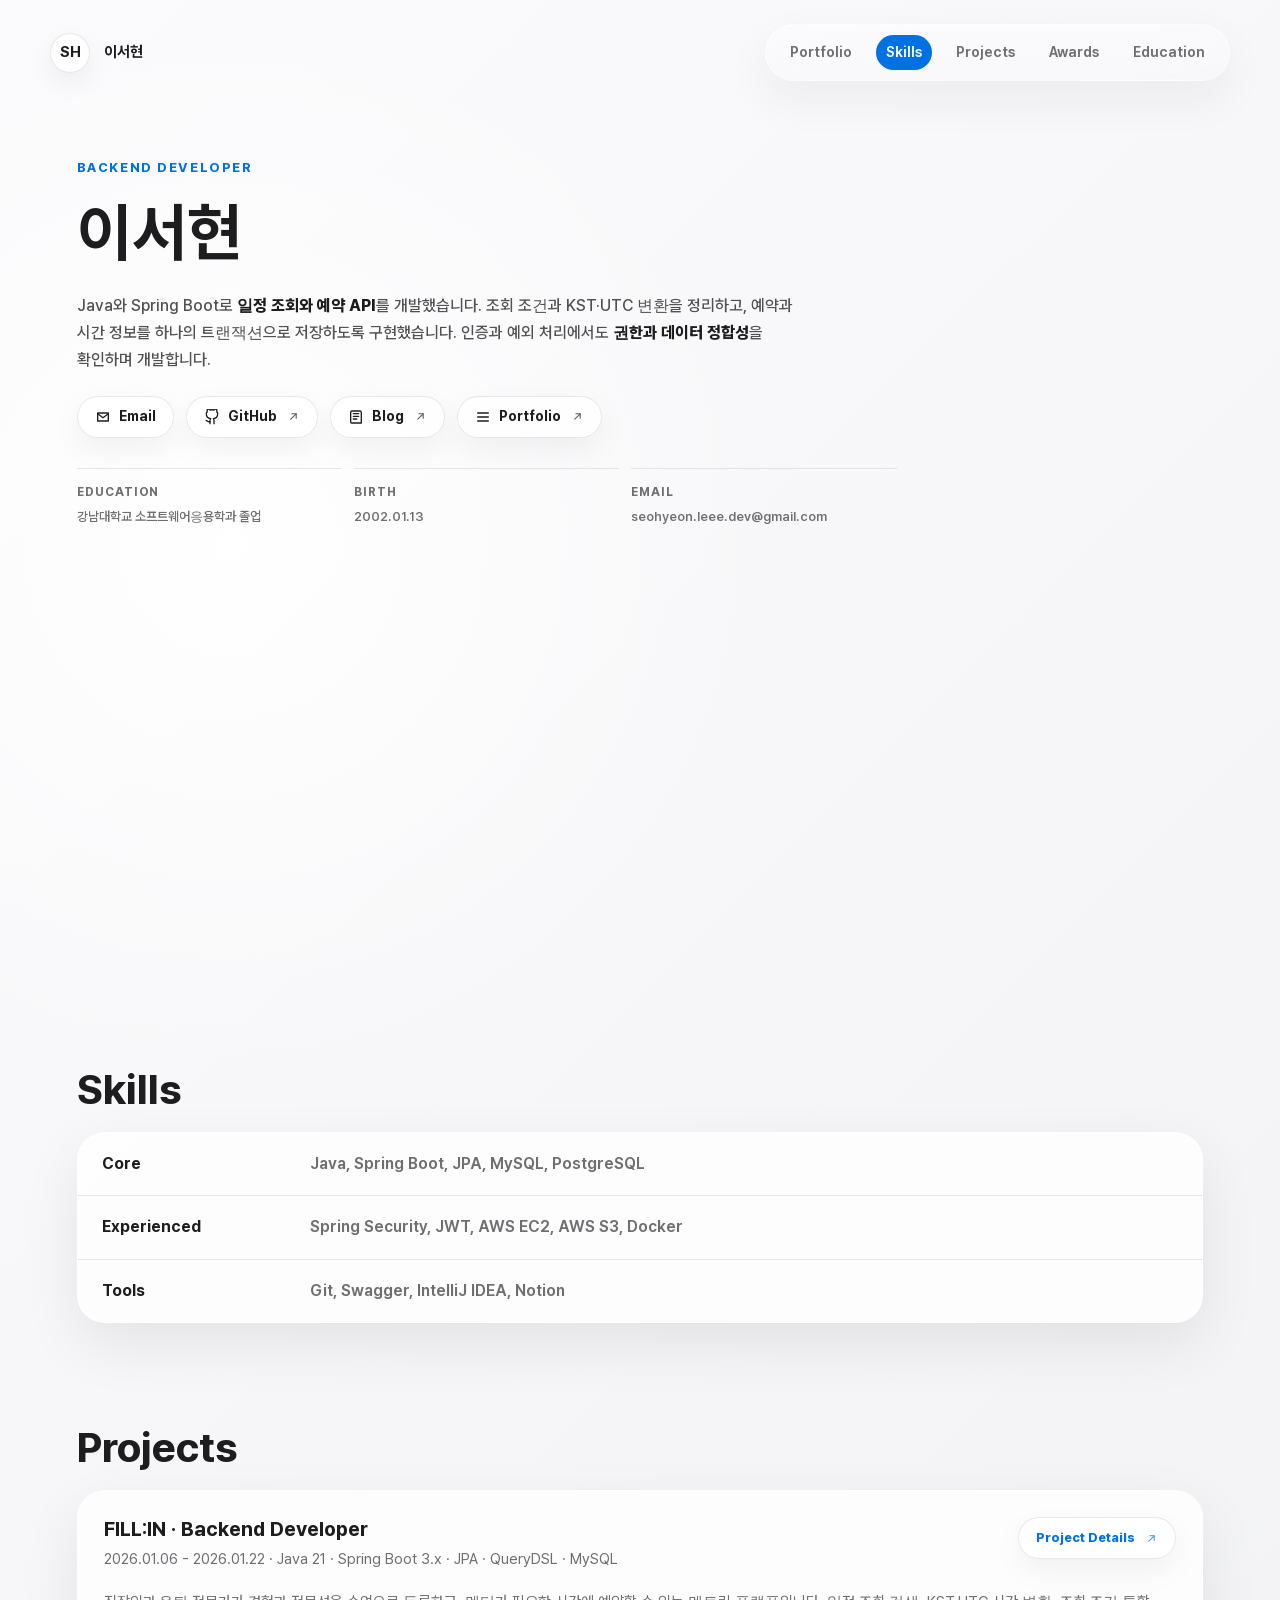
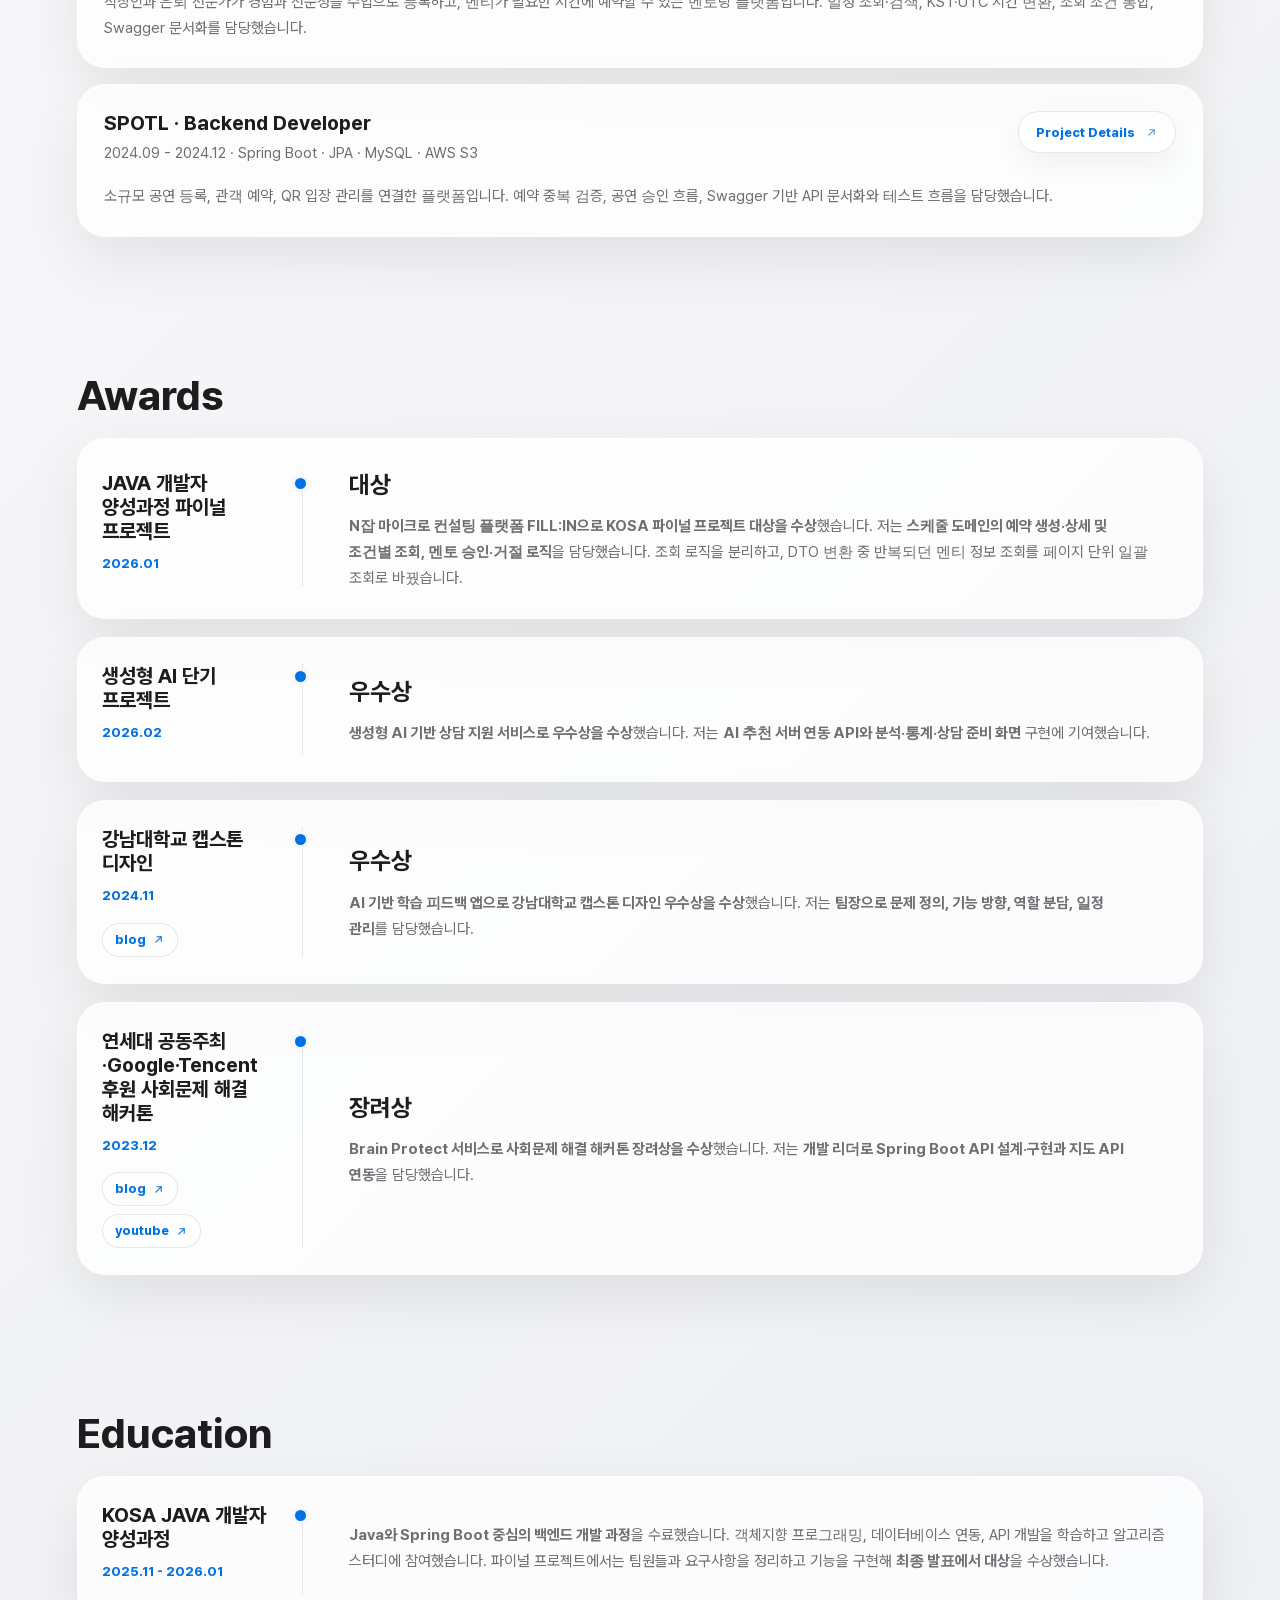
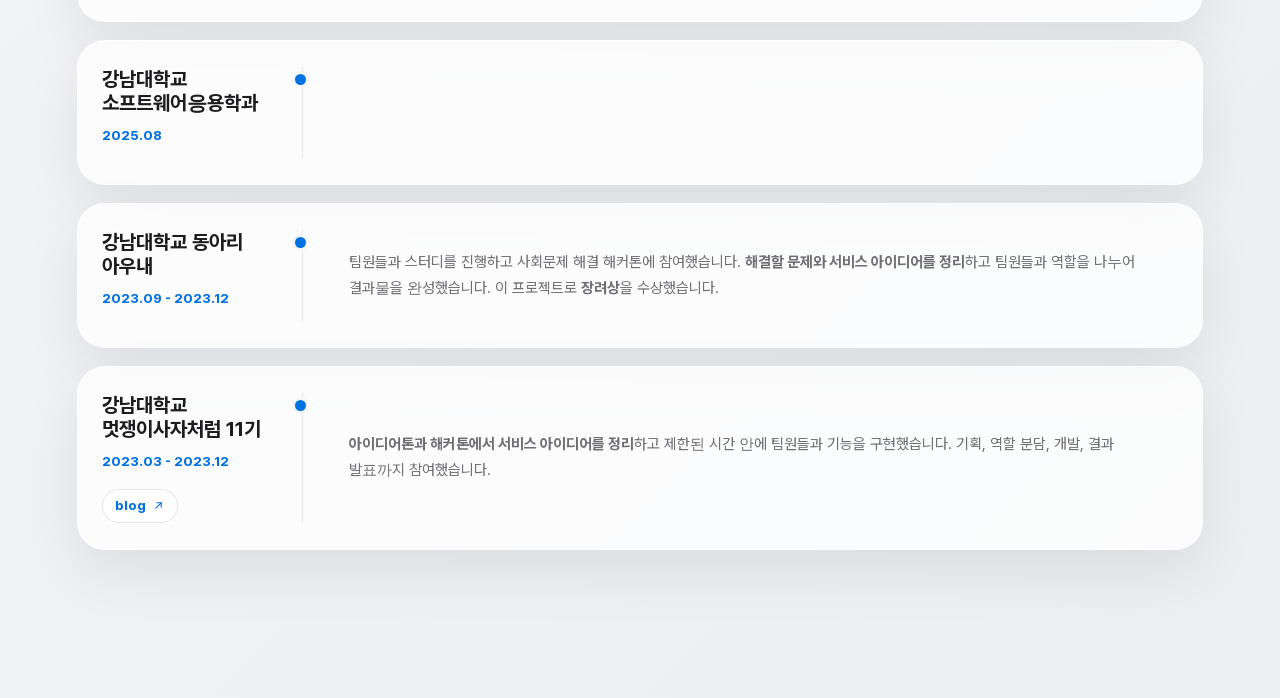
==== resume/index.html @ 0ceb0365 "Restore the original profile rail tagline" ====
<!doctype html>
<html lang="ko">
  <head>
    <meta charset="utf-8">
    <meta name="viewport" content="width=device-width, initial-scale=1">
    <meta name="description" content="백엔드 개발자 이서현의 이력서 페이지입니다.">
    <meta name="robots" content="max-image-preview:none">
    <title>Resume | 이서현</title>
    <link rel="stylesheet" href="/assets/css/portfolio.css?v=20260914-resume-2">
  </head>
  <body>
    <header class="site-header">
      <a class="brand" href="/" aria-label="이서현 포트폴리오 홈">
        <span class="brand-mark">SH</span>
        <span>이서현</span>
      </a>
      <nav class="nav" aria-label="주요 섹션">
        <a href="/">Portfolio</a>
        <a href="#skills">Skills</a>
        <a href="#projects">Projects</a>
        <a href="#awards">Awards</a>
        <a href="#education">Education</a>
      </nav>
    </header>

    <aside class="profile-rail" aria-label="스크롤 프로필 요약">
      <p class="rail-role">Backend Developer</p>
      <h2>이서현</h2>
      <p class="rail-copy">서비스의 목적을 이해하고, 견고한 서버 구조로 구현합니다.</p>
      <div class="rail-links">
        <a href="mailto:seohyeon.leee.dev@gmail.com" aria-label="이메일 보내기"><svg aria-hidden="true" viewBox="0 0 24 24"><path d="M4 6h16v12H4z"></path><path d="m4 7 8 6 8-6"></path></svg></a>
        <a href="https://github.com/mynameisseohyeon" target="_blank" rel="noreferrer" aria-label="GitHub 열기"><svg aria-hidden="true" viewBox="0 0 24 24"><path d="M15 22v-4a4.8 4.8 0 0 0-1-3.5c3.2-.4 6.5-1.6 6.5-7A5.4 5.4 0 0 0 19 3.8 5 5 0 0 0 18.9 0S17.6-.4 15 1.5a14 14 0 0 0-6 0C6.4-.4 5.1 0 5.1 0A5 5 0 0 0 5 3.8a5.4 5.4 0 0 0-1.5 3.7c0 5.4 3.3 6.6 6.5 7A4.8 4.8 0 0 0 9 18v4"></path><path d="M9 19c-4 .9-4-2-6-2"></path></svg></a>
        <a href="https://backenddevelopercorinne.tistory.com/" target="_blank" rel="noreferrer" aria-label="블로그 열기"><svg aria-hidden="true" viewBox="0 0 24 24"><path d="M4 19.5V5a2 2 0 0 1 2-2h11.5A2.5 2.5 0 0 1 20 5.5V21H6a2 2 0 0 1-2-1.5z"></path><path d="M8 7h8"></path><path d="M8 11h8"></path><path d="M8 15h5"></path></svg></a>
      </div>
    </aside>

    <main class="page-shell resume-page">
      <section class="resume-hero section">
        <div>
          <p class="eyebrow">Backend Developer</p>
          <h1>이서현</h1>
        </div>
        <p class="resume-summary">
          Java와 Spring Boot로 <strong>일정 조회와 예약 API</strong>를 개발했습니다.
          조회 조건과 KST·UTC 변환을 정리하고, 예약과 시간 정보를 하나의 트랜잭션으로 저장하도록 구현했습니다.
          인증과 예외 처리에서도 <strong>권한과 데이터 정합성</strong>을 확인하며 개발합니다.
        </p>
        <div class="hero-actions resume-actions" aria-label="이력서 링크">
          <a class="button" href="mailto:seohyeon.leee.dev@gmail.com">
            <span class="button-label">
              <svg aria-hidden="true" viewBox="0 0 24 24"><path d="M4 6h16v12H4z"></path><path d="m4 7 8 6 8-6"></path></svg>
              Email
            </span>
          </a>
          <a class="button" href="https://github.com/mynameisseohyeon" target="_blank" rel="noreferrer">
            <span class="button-label">
              <svg aria-hidden="true" viewBox="0 0 24 24"><path d="M15 22v-4a4.8 4.8 0 0 0-1-3.5c3.2-.4 6.5-1.6 6.5-7A5.4 5.4 0 0 0 19 3.8 5 5 0 0 0 18.9 0S17.6-.4 15 1.5a14 14 0 0 0-6 0C6.4-.4 5.1 0 5.1 0A5 5 0 0 0 5 3.8a5.4 5.4 0 0 0-1.5 3.7c0 5.4 3.3 6.6 6.5 7A4.8 4.8 0 0 0 9 18v4"></path><path d="M9 19c-4 .9-4-2-6-2"></path></svg>
              GitHub
            </span>
            <svg class="button-external-icon" aria-hidden="true" viewBox="0 0 24 24"><path d="M7 17 17 7"></path><path d="M9 7h8v8"></path></svg>
          </a>
          <a class="button" href="https://backenddevelopercorinne.tistory.com/" target="_blank" rel="noreferrer">
            <span class="button-label">
              <svg aria-hidden="true" viewBox="0 0 24 24"><path d="M4 19.5V5a2 2 0 0 1 2-2h11.5A2.5 2.5 0 0 1 20 5.5V21H6a2 2 0 0 1-2-1.5z"></path><path d="M8 7h8"></path><path d="M8 11h8"></path><path d="M8 15h5"></path></svg>
              Blog
            </span>
            <svg class="button-external-icon" aria-hidden="true" viewBox="0 0 24 24"><path d="M7 17 17 7"></path><path d="M9 7h8v8"></path></svg>
          </a>
          <a class="button" href="/">
            <span class="button-label">
              <svg aria-hidden="true" viewBox="0 0 24 24"><path d="M4 6h16"></path><path d="M4 12h16"></path><path d="M4 18h16"></path></svg>
              Portfolio
            </span>
            <svg class="button-external-icon" aria-hidden="true" viewBox="0 0 24 24"><path d="M7 17 17 7"></path><path d="M9 7h8v8"></path></svg>
          </a>
        </div>
        <dl class="hero-profile" aria-label="프로필 요약">
          <div>
            <dt>Education</dt>
            <dd>강남대학교 소프트웨어응용학과 졸업</dd>
          </div>
          <div>
            <dt>Birth</dt>
            <dd>2002.01.13</dd>
          </div>
          <div>
            <dt>Email</dt>
            <dd>seohyeon.leee.dev@gmail.com</dd>
          </div>
        </dl>
      </section>

      <section id="skills" class="section resume-section resume-dense-section">
        <div class="section-heading compact-heading">
          <h2>Skills</h2>
        </div>
        <div class="resume-skill-table glass">
          <p><strong>Core</strong><span>Java, Spring Boot, JPA, MySQL, PostgreSQL</span></p>
          <p><strong>Experienced</strong><span>Spring Security, JWT, AWS EC2, AWS S3, Docker</span></p>
          <p><strong>Tools</strong><span>Git, Swagger, IntelliJ IDEA, Notion</span></p>
        </div>
      </section>

      <section id="projects" class="section resume-section">
        <div class="section-heading compact-heading">
          <h2>Projects</h2>
        </div>
        <div class="resume-project-list">
          <!--
          <article class="resume-project-card glass">
            <div class="resume-project-head">
              <div>
                <h3>감자무봤나 · Backend Developer</h3>
                <p>2026.06 - 진행 중 · Spring Boot · PostgreSQL · Flyway · JWT</p>
              </div>
              <a class="button" href="/projects/gamja/">
                <span class="button-label">Project Details</span>
                <svg class="button-external-icon" aria-hidden="true" viewBox="0 0 24 24"><path d="M7 17 17 7"></path><path d="M9 7h8v8"></path></svg>
              </a>
            </div>
            <p>
              강원도 관광지를 미션과 보상으로 연결한 위치 기반 관광 서비스입니다.
              미션 인증·완료·보상 도메인과 외부 관광 데이터 수집을 담당했습니다.
            </p>
          </article>
          -->
          <article class="resume-project-card glass">
            <div class="resume-project-head">
              <div>
                <h3>FILL:IN · Backend Developer</h3>
                <p>2026.01.06 - 2026.01.22 · Java 21 · Spring Boot 3.x · JPA · QueryDSL · MySQL</p>
              </div>
              <a class="button" href="/projects/fillin/">
                <span class="button-label">Project Details</span>
                <svg class="button-external-icon" aria-hidden="true" viewBox="0 0 24 24"><path d="M7 17 17 7"></path><path d="M9 7h8v8"></path></svg>
              </a>
            </div>
            <p>
              직장인과 은퇴 전문가가 경험과 전문성을 수업으로 등록하고, 멘티가 필요한 시간에 예약할 수 있는 멘토링 플랫폼입니다. 일정 조회·검색, KST·UTC 시간 변환, 조회 조건 통합, Swagger 문서화를 담당했습니다.
            </p>
          </article>
          <article class="resume-project-card glass">
            <div class="resume-project-head">
              <div>
                <h3>SPOTL · Backend Developer</h3>
                <p>2024.09 - 2024.12 · Spring Boot · JPA · MySQL · AWS S3</p>
              </div>
              <a class="button" href="/projects/spotl/">
                <span class="button-label">Project Details</span>
                <svg class="button-external-icon" aria-hidden="true" viewBox="0 0 24 24"><path d="M7 17 17 7"></path><path d="M9 7h8v8"></path></svg>
              </a>
            </div>
            <p>
              소규모 공연 등록, 관객 예약, QR 입장 관리를 연결한 플랫폼입니다. 예약 중복 검증, 공연 승인 흐름, Swagger 기반 API 문서화와 테스트 흐름을 담당했습니다.
            </p>
          </article>
          <!--
          <article class="resume-project-card glass">
            <div class="resume-project-head">
              <div>
                <h3>Turtle Neck Buddy · Product Owner / Developer</h3>
                <p>2026.07 · React · TypeScript · Vite · Manifest V3</p>
              </div>
              <a class="button" href="/projects/turtle-neck-buddy/">
                <span class="button-label">Project Details</span>
                <svg class="button-external-icon" aria-hidden="true" viewBox="0 0 24 24"><path d="M7 17 17 7"></path><path d="M9 7h8v8"></path></svg>
              </a>
            </div>
            <p>
              장시간 브라우저 사용자에게 스트레칭 알림과 기록을 제공하는 Chrome Extension입니다.
              알림 예약, 설정 저장, 완료 기록 동기화와 사용 흐름 설계를 담당했습니다.
            </p>
          </article>
          -->
        </div>
      </section>

      <section id="awards" class="section resume-section">
        <div class="section-heading compact-heading">
          <h2>Awards</h2>
        </div>
        <div class="timeline-list">
          <article class="entry-card timeline-entry glass">
            <aside class="entry-meta">
              <h3>JAVA 개발자 양성과정 파이널 프로젝트</h3>
              <time>2026.01</time>
            </aside>
            <div class="entry-content timeline-body">
              <h4>대상</h4>
              <p>
                <strong>N잡 마이크로 컨설팅 플랫폼 FILL:IN으로 KOSA 파이널 프로젝트 대상을 수상</strong>했습니다. 저는 <strong>스케줄 도메인의 예약 생성·상세 및 조건별 조회, 멘토 승인·거절 로직</strong>을 담당했습니다.
                조회 로직을 분리하고, DTO 변환 중 반복되던 멘티 정보 조회를 페이지 단위 일괄 조회로 바꿨습니다.
              </p>
            </div>
          </article>
          <article class="entry-card timeline-entry glass">
            <aside class="entry-meta">
              <h3>생성형 AI 단기 프로젝트</h3>
              <time>2026.02</time>
            </aside>
            <div class="entry-content timeline-body">
              <h4>우수상</h4>
              <p>
                <strong>생성형 AI 기반 상담 지원 서비스로 우수상을 수상</strong>했습니다. 저는 <strong>AI 추천 서버 연동 API와 분석·통계·상담 준비 화면</strong> 구현에 기여했습니다.
              </p>
            </div>
          </article>
          <article class="entry-card timeline-entry glass">
            <aside class="entry-meta">
              <h3>강남대학교 캡스톤 디자인</h3>
              <time>2024.11</time>
              <div class="timeline-links">
                <a href="https://backenddevelopercorinne.tistory.com/32" target="_blank" rel="noreferrer">
                  blog
                  <svg class="external-icon" aria-hidden="true" viewBox="0 0 24 24"><path d="M7 17 17 7"></path><path d="M9 7h8v8"></path></svg>
                </a>
              </div>
            </aside>
            <div class="entry-content timeline-body">
              <h4>우수상</h4>
              <p>
                <strong>AI 기반 학습 피드백 앱으로 강남대학교 캡스톤 디자인 우수상을 수상</strong>했습니다. 저는 <strong>팀장으로 문제 정의, 기능 방향, 역할 분담, 일정 관리</strong>를 담당했습니다.
              </p>
            </div>
          </article>
          <article class="entry-card timeline-entry glass">
            <aside class="entry-meta">
              <h3>연세대 공동주최·Google·Tencent 후원 사회문제 해결 해커톤</h3>
              <time>2023.12</time>
              <div class="timeline-links">
                <a href="https://backenddevelopercorinne.tistory.com/29" target="_blank" rel="noreferrer">
                  blog
                  <svg class="external-icon" aria-hidden="true" viewBox="0 0 24 24"><path d="M7 17 17 7"></path><path d="M9 7h8v8"></path></svg>
                </a>
                <a href="https://youtu.be/n-eyOwUAxKY?si=pcoZ5gc-jWkSSS6M" target="_blank" rel="noreferrer">
                  youtube
                  <svg class="external-icon" aria-hidden="true" viewBox="0 0 24 24"><path d="M7 17 17 7"></path><path d="M9 7h8v8"></path></svg>
                </a>
              </div>
            </aside>
            <div class="entry-content timeline-body">
              <h4>장려상</h4>
              <p>
                <strong>Brain Protect 서비스로 사회문제 해결 해커톤 장려상을 수상</strong>했습니다. 저는 <strong>개발 리더로 Spring Boot API 설계·구현과 지도 API 연동</strong>을 담당했습니다.
              </p>
            </div>
          </article>
        </div>
      </section>

      <section id="education" class="section resume-section">
        <div class="section-heading compact-heading">
          <h2>Education</h2>
        </div>
        <div class="timeline-list">
          <article class="entry-card timeline-entry glass">
            <aside class="entry-meta">
              <h3>KOSA JAVA 개발자 양성과정</h3>
              <time>2025.11 - 2026.01</time>
            </aside>
            <div class="entry-content timeline-body">
              <p>
                <strong>Java와 Spring Boot 중심의 백엔드 개발 과정</strong>을 수료했습니다. 객체지향 프로그래밍, 데이터베이스 연동, API 개발을 학습하고 알고리즘 스터디에 참여했습니다. 파이널 프로젝트에서는 팀원들과 요구사항을 정리하고 기능을 구현해 <strong>최종 발표에서 대상</strong>을 수상했습니다.
              </p>
            </div>
          </article>
          <article class="entry-card timeline-entry glass">
            <aside class="entry-meta">
              <h3>강남대학교 소프트웨어응용학과</h3>
              <time>2025.08</time>
            </aside>
          </article>
          <article class="entry-card timeline-entry glass">
            <aside class="entry-meta">
              <h3>강남대학교 동아리 아우내</h3>
              <time>2023.09 - 2023.12</time>
            </aside>
            <div class="entry-content timeline-body">
              <p>
                팀원들과 스터디를 진행하고 사회문제 해결 해커톤에 참여했습니다. <strong>해결할 문제와 서비스 아이디어를 정리</strong>하고 팀원들과 역할을 나누어 결과물을 완성했습니다. 이 프로젝트로 <strong>장려상</strong>을 수상했습니다.
              </p>
            </div>
          </article>
          <article class="entry-card timeline-entry glass">
            <aside class="entry-meta">
              <h3>강남대학교 멋쟁이사자처럼 11기</h3>
              <time>2023.03 - 2023.12</time>
              <div class="timeline-links">
                <a href="https://backenddevelopercorinne.tistory.com/25" target="_blank" rel="noreferrer">
                  blog
                  <svg class="external-icon" aria-hidden="true" viewBox="0 0 24 24"><path d="M7 17 17 7"></path><path d="M9 7h8v8"></path></svg>
                </a>
              </div>
            </aside>
            <div class="entry-content timeline-body">
              <p>
                <strong>아이디어톤과 해커톤에서 서비스 아이디어를 정리</strong>하고 제한된 시간 안에 팀원들과 기능을 구현했습니다. 기획, 역할 분담, 개발, 결과 발표까지 참여했습니다.
              </p>
            </div>
          </article>
        </div>
      </section>
    </main>
    <script>
      const profileRail = document.querySelector(".profile-rail");
      const navLinks = [...document.querySelectorAll(".nav a[href^='#']")];
      const sections = navLinks.map((link) => document.querySelector(link.getAttribute("href"))).filter(Boolean);
      const activateSection = () => {
        const hasScrolled = window.scrollY > 180;
        profileRail?.classList.toggle("is-visible", hasScrolled);
        document.body.classList.toggle("is-scrolled", hasScrolled);
        const marker = window.scrollY + 150;
        const current = [...sections].reverse().find((section) => section.offsetTop <= marker) || sections[0];
        navLinks.forEach((link) => link.classList.toggle("is-active", link.getAttribute("href") === `#${current?.id}`));
      };
      activateSection();
      window.addEventListener("scroll", activateSection, { passive: true });
    </script>
  </body>
</html>
---- assets/css/portfolio.css ----
:root {
  --bg: #f5f5f7;
  --surface: rgba(255, 255, 255, 0.78);
  --surface-strong: rgba(255, 255, 255, 0.82);
  --text: #1d1d1f;
  --muted: #6e6e73;
  --line: rgba(29, 29, 31, 0.1);
  --shadow: 0 28px 80px rgba(0, 0, 0, 0.1);
  --accent: #0071E3;
  --accent-dark: #0071E3;
  --radius: 28px;
  --max: 1180px;
  --page-gutter: clamp(260px, 18vw, 340px);
}

@font-face {
  font-family: "Pretendard";
  font-style: normal;
  font-weight: 45 920;
  font-display: swap;
  src: url("/assets/fonts/PretendardPortfolio.woff2") format("woff2");
}

* {
  box-sizing: border-box;
}

html {
  scroll-behavior: smooth;
}

body {
  margin: 0;
  background:
    radial-gradient(circle at 18% 14%, rgba(255, 255, 255, 0.95), transparent 34rem),
    linear-gradient(135deg, #fbfbfd 0%, #f5f5f7 42%, #eceef2 100%);
  color: var(--text);
  font-family: Pretendard, -apple-system, BlinkMacSystemFont, "SF Pro Display", "Segoe UI", sans-serif;
  line-height: 1.65;
  word-break: keep-all;
  overflow-x: hidden;
}

a {
  color: inherit;
  text-decoration: none;
}

.site-header {
  position: sticky;
  top: 14px;
  z-index: 10;
  display: flex;
  align-items: center;
  justify-content: space-between;
  width: min(var(--max), calc(100% - 40px));
  margin: 0 auto;
  padding: 10px 0;
}

.brand,
.nav {
  display: flex;
  align-items: center;
  gap: 14px;
}

.brand {
  font-size: 15px;
  font-weight: 700;
  letter-spacing: 0;
  transition: opacity 160ms ease, transform 160ms ease;
}

.is-scrolled .brand {
  opacity: 0;
  pointer-events: none;
  transform: translateY(-4px);
}

.brand-mark {
  display: grid;
  place-items: center;
  width: 40px;
  height: 40px;
  border: 1px solid var(--line);
  border-radius: 50%;
  background: rgba(255, 255, 255, 0.72);
  box-shadow: 0 10px 24px rgba(0, 0, 0, 0.06);
}

.nav {
  padding: 10px 14px;
  border: 1px solid rgba(255, 255, 255, 0.36);
  border-radius: 999px;
  background:
    linear-gradient(180deg, rgba(255, 255, 255, 0.32), rgba(255, 255, 255, 0.10)),
    rgba(255, 255, 255, 0.08);
  color: var(--muted);
  font-size: 14px;
  font-weight: 640;
  box-shadow:
    inset 0 1px 0 rgba(255, 255, 255, 0.52),
    inset 0 -1px 0 rgba(255, 255, 255, 0.10),
    0 18px 46px rgba(29, 29, 31, 0.06);
  -webkit-backdrop-filter: blur(34px) saturate(210%);
  backdrop-filter: blur(34px) saturate(210%);
}

.nav a {
  padding: 6px 10px;
  border-radius: 999px;
  transition: background 160ms ease, color 160ms ease;
}

.nav a:hover {
  background: rgba(255, 255, 255, 0.28);
  color: var(--accent);
}

.nav a.is-active {
  background: #0071E3;
  color: rgba(255, 255, 255, 0.96);
}

.profile-rail {
  position: fixed;
  top: 156px;
  left: max(28px, calc((var(--page-gutter) / 2) - 94px));
  z-index: 9;
  width: 188px;
  padding: 4px 0 4px 18px;
  border-left: 1px solid rgba(29, 29, 31, 0.14);
  background: transparent;
  opacity: 0;
  pointer-events: none;
  transform: translateX(-12px);
  transition: opacity 180ms ease, transform 180ms ease;
}

.profile-rail.is-visible {
  opacity: 1;
  pointer-events: auto;
  transform: translateX(0);
}

.rail-role {
  margin-bottom: 6px;
  color: var(--accent);
  font-size: 11px;
  font-weight: 760;
  letter-spacing: 0.08em;
  text-transform: uppercase;
}

.profile-rail h2 {
  margin-bottom: 6px;
  font-size: 24px;
}

.rail-copy {
  margin-bottom: 14px;
  color: var(--muted);
  font-size: 13px;
  line-height: 1.6;
}

.rail-links {
  display: flex;
  gap: 8px;
}

.rail-links a {
  display: grid;
  place-items: center;
  width: 34px;
  height: 34px;
  border: 1px solid rgba(0, 113, 227, 0.14);
  border-radius: 50%;
  background: rgba(255, 255, 255, 0.72);
  color: var(--accent);
  box-shadow: 0 8px 22px rgba(0, 0, 0, 0.06);
}

.rail-links svg {
  width: 17px;
  height: 17px;
  fill: none;
  stroke: currentColor;
  stroke-linecap: round;
  stroke-linejoin: round;
  stroke-width: 2;
}

.section {
  width: min(var(--max), calc(100% - (var(--page-gutter) * 2)));
  margin: 0 auto;
  padding: 64px 0;
}

.hero {
  display: grid;
  grid-template-columns: minmax(0, 1fr);
  align-content: center;
  gap: 22px;
  min-height: calc(100vh - 78px);
  padding-top: clamp(82px, 10vh, 116px);
  padding-bottom: clamp(76px, 9vh, 108px);
}

.hero-copy {
  max-width: 940px;
}

.eyebrow {
  margin: 0 0 18px;
  color: var(--accent);
  font-size: 13px;
  font-weight: 760;
  letter-spacing: 0.12em;
  text-transform: uppercase;
}

h1,
h2,
h3,
h4,
p {
  margin-top: 0;
}

h1 {
  max-width: 820px;
  min-height: clamp(148px, 16vw, 224px);
  margin-bottom: 20px;
  font-size: clamp(36px, 4.1vw, 58px);
  font-weight: 680;
  letter-spacing: 0;
  line-height: 1.1;
}

h1 span {
  display: block;
}

h1.is-typing::after {
  display: inline-block;
  width: 2px;
  height: 0.9em;
  margin-left: 6px;
  background: var(--accent);
  vertical-align: -0.12em;
  animation: cursorBlink 880ms step-end infinite;
  content: "";
}

@keyframes cursorBlink {
  50% {
    opacity: 0;
  }
}

.headline-light {
  color: #3b3b3d;
  font-weight: 520;
}

.headline-strong {
  color: var(--text);
  font-weight: 840;
}

h2 {
  margin-bottom: 16px;
  font-size: clamp(27px, 3.25vw, 42px);
  font-weight: 740;
  letter-spacing: 0;
  line-height: 1.08;
}

h3 {
  margin-bottom: 10px;
  font-size: 20px;
  font-weight: 720;
  letter-spacing: 0;
  line-height: 1.2;
}

.project-title-link {
  color: inherit;
  transition: color 160ms ease;
}

.project-title-link:hover {
  color: var(--accent);
}

h4 {
  margin-bottom: 10px;
  font-size: 15px;
  font-weight: 700;
}

.hero-description,
.section-heading p,
.rich-text,
.capability p,
.project-card p,
.skill-card span,
.timeline span {
  color: var(--muted);
  font-size: 18px;
}

.hero-description {
  max-width: 720px;
  margin-bottom: 20px;
  color: #515154;
  font-size: 16px;
  line-height: 1.68;
}

.hero-description strong {
  color: var(--text);
  font-weight: 800;
}

.hero-actions {
  display: flex;
  flex-wrap: wrap;
  gap: 12px;
}

.button {
  display: inline-flex;
  align-items: center;
  justify-content: space-between;
  gap: 8px;
  min-height: 42px;
  padding: 0 17px;
  border: 1px solid var(--line);
  border-radius: 999px;
  background: rgba(255, 255, 255, 0.68);
  color: var(--text);
  font-size: 14px;
  font-weight: 700;
  cursor: pointer;
  box-shadow: 0 12px 30px rgba(0, 0, 0, 0.05);
  transition: transform 180ms ease, border-color 180ms ease, background 180ms ease;
}

.button svg {
  width: 16px;
  height: 16px;
  fill: none;
  stroke: currentColor;
  stroke-linecap: round;
  stroke-linejoin: round;
  stroke-width: 2;
}

.button-label {
  display: inline-flex;
  align-items: center;
  gap: 8px;
}

.button .button-external-icon {
  width: 13px;
  height: 13px;
  margin-left: 2px;
  opacity: 0.72;
}

.button:hover {
  transform: translateY(-2px);
  border-color: rgba(0, 113, 227, 0.28);
}

.glass {
  border: 1px solid rgba(255, 255, 255, 0.72);
  background: var(--surface);
  box-shadow: 0 22px 58px rgba(0, 0, 0, 0.08);
}

.hero-profile {
  display: grid;
  grid-template-columns: repeat(3, minmax(0, 1fr));
  gap: 12px;
  max-width: 980px;
  margin: 8px 0 0;
}

.hero-profile div {
  padding: 14px 0 0;
  border-top: 1px solid var(--line);
}

.hero-profile dd {
  color: var(--muted);
  font-size: 13px;
  font-weight: 560;
  overflow-wrap: anywhere;
}

.split-section {
  display: grid;
  grid-template-columns: 0.8fr 1.2fr;
  gap: 64px;
  align-items: start;
}

.rich-text {
  padding: 38px;
  border-radius: var(--radius);
}

.rich-text p:last-child {
  margin-bottom: 0;
}

.capability-section {
  display: grid;
  grid-template-columns: repeat(3, 1fr);
  gap: 18px;
  padding-top: 0;
}

.capability {
  min-height: 178px;
  padding: 22px;
  border-radius: var(--radius);
}

.capability span {
  display: block;
  margin-bottom: 26px;
  color: var(--accent);
  font-size: 13px;
  font-weight: 760;
}

.section-heading {
  max-width: 760px;
  margin-bottom: 30px;
}

.compact-heading {
  margin-bottom: 20px;
}

.section-row {
  display: grid;
  grid-template-columns: minmax(150px, 0.2fr) minmax(0, 0.8fr);
  gap: 46px;
}

.section-side {
  position: relative;
  padding-right: 34px;
}

.section-side::after {
  position: absolute;
  top: 4px;
  right: 0;
  width: 1px;
  height: 100%;
  background: rgba(29, 29, 31, 0.12);
  content: "";
}

.section-side p {
  margin-bottom: 16px;
}

.section-side h2 {
  font-size: clamp(28px, 3.2vw, 44px);
}

.section-side > p:not(.eyebrow) {
  color: var(--muted);
  font-size: 16px;
}

.project-list {
  display: grid;
  gap: 27px;
}

.entry-card {
  display: grid;
  grid-template-columns: minmax(180px, 0.24fr) minmax(0, 1fr);
  gap: 24px;
  padding: 24px;
  border-radius: var(--radius);
}

.entry-meta {
  position: relative;
  padding-right: 28px;
}

.entry-meta::after {
  position: absolute;
  top: 0;
  right: 0;
  width: 1px;
  height: 100%;
  background: rgba(29, 29, 31, 0.1);
  content: "";
}

.project-card.muted {
  background: rgba(255, 255, 255, 0.5);
}

.project-label {
  margin-bottom: 16px;
  color: var(--accent);
  font-size: 13px;
  font-weight: 760;
  letter-spacing: 0.08em;
  text-transform: uppercase;
}

.project-summary dl {
  display: grid;
  gap: 12px;
  margin: 24px 0 0;
}

.project-summary div {
  padding-top: 12px;
  border-top: 1px solid var(--line);
}

dt {
  color: var(--muted);
  font-size: 12px;
  font-weight: 720;
  letter-spacing: 0.08em;
  text-transform: uppercase;
}

dd {
  margin: 4px 0 0;
  font-weight: 650;
}

.link-list {
  display: flex;
  flex-wrap: wrap;
  gap: 8px;
}

.project-summary .link-list {
  display: grid;
  gap: 10px;
}

.link-list a {
  display: inline-flex;
  align-items: center;
  justify-content: space-between;
  gap: 10px;
  min-height: 30px;
  padding: 0 11px;
  border: 1px solid rgba(0, 113, 227, 0.16);
  border-radius: 999px;
  background: rgba(0, 113, 227, 0.06);
  color: #0071E3;
  font-size: 12px;
  font-weight: 700;
}

.project-summary .link-list a {
  width: 100%;
  min-height: 42px;
  padding: 0 13px 0 12px;
  border: 1px solid rgba(0, 113, 227, 0.22);
  border-radius: 14px;
  background: rgba(255, 255, 255, 0.64);
  color: #0071E3;
  box-shadow: 0 8px 20px rgba(0, 113, 227, 0.06);
  transition: border-color 160ms ease, background 160ms ease, transform 160ms ease;
}

.project-summary .link-list a:hover {
  transform: translateY(-1px);
  border-color: rgba(0, 113, 227, 0.36);
  background: rgba(0, 113, 227, 0.08);
}

.link-label {
  display: inline-flex;
  align-items: center;
  gap: 7px;
}

.link-list svg {
  width: 14px;
  height: 14px;
  flex: 0 0 auto;
  fill: none;
  stroke: currentColor;
  stroke-linecap: round;
  stroke-linejoin: round;
  stroke-width: 2;
}

.project-summary .link-label svg {
  width: 17px;
  height: 17px;
}

.link-list .external-icon {
  width: 13px;
  height: 13px;
  opacity: 0.68;
}

.project-summary .link-list .external-icon {
  width: 15px;
  height: 15px;
  margin-left: auto;
  opacity: 0.78;
}

.project-headline {
  display: flex;
  flex-wrap: wrap;
  gap: 8px 18px;
  align-items: baseline;
  justify-content: space-between;
  margin-bottom: 14px;
}

.project-headline p {
  margin: 0;
  color: var(--text);
  font-size: 17px;
  font-weight: 700;
}

.project-headline span {
  color: var(--muted);
  font-size: 14px;
  font-weight: 600;
}

.project-content-grid {
  display: grid;
  grid-template-columns: 1fr;
  gap: 16px;
  align-items: stretch;
}

.project-detail {
  display: grid;
  grid-template-columns: repeat(2, minmax(0, 1fr));
  gap: 12px;
}

.project-detail section {
  padding: 15px 16px;
  border: 1px solid var(--line);
  border-radius: 18px;
  background: rgba(255, 255, 255, 0.62);
}

.project-detail .stack-section {
  grid-column: 1 / -1;
  padding-top: 13px;
  padding-bottom: 13px;
}

.project-detail p {
  margin-bottom: 0;
  font-size: 13px;
}

.compact-grid {
  grid-template-columns: repeat(2, minmax(0, 1fr));
}

.mockup-frame {
  display: grid;
  grid-template-rows: repeat(2, minmax(0, 1fr));
  gap: 1px;
  overflow: hidden;
  border: 1px dashed rgba(29, 29, 31, 0.18);
  border-radius: 18px;
  background:
    linear-gradient(135deg, rgba(0, 113, 227, 0.14), rgba(29, 29, 31, 0.08)),
    rgba(255, 255, 255, 0.46);
  box-shadow: none;
}

.mockup-frame.execution-only {
  grid-template-rows: minmax(0, 1fr);
}

.execution-only .mockup-card {
  min-height: 0;
  padding: 14px;
}

.execution-only .mockup-gallery {
  align-items: start;
}

.mockup-bar {
  display: none;
}

.mockup-bar span {
  width: 8px;
  height: 8px;
  border-radius: 50%;
  background: rgba(29, 29, 31, 0.18);
}

.mockup-card {
  display: grid;
  gap: 10px;
  overflow: hidden;
  padding: 18px;
  background:
    linear-gradient(135deg, rgba(255, 255, 255, 0.82), rgba(245, 245, 247, 0.52)),
    rgba(255, 255, 255, 0.68);
}

.mockup-card > p {
  margin-bottom: 0;
  color: var(--text);
  font-size: 13px;
  font-weight: 760;
}

.mockup-result {
  margin-top: 12px;
  padding: 13px 14px;
  border: 1px solid rgba(0, 113, 227, 0.14);
  border-radius: 14px;
  background: rgba(0, 113, 227, 0.055);
}

.mockup-result strong {
  display: block;
  margin-bottom: 4px;
  color: var(--accent);
  font-size: 12px;
  font-weight: 760;
}

.mockup-result span {
  display: block;
  color: var(--muted);
  font-size: 13px;
  line-height: 1.55;
}

.mockup-gallery {
  display: grid;
  grid-template-columns: repeat(3, minmax(0, 1fr));
  grid-auto-rows: 1fr;
  gap: 10px;
}

.mockup-gallery img,
.mockup-placeholder {
  display: grid;
  width: 100%;
  height: 100%;
  aspect-ratio: 16 / 9;
  place-items: center;
  overflow: hidden;
  border: 1px solid rgba(29, 29, 31, 0.08);
  border-radius: 12px;
  background:
    linear-gradient(135deg, rgba(255, 255, 255, 0.72), rgba(235, 241, 250, 0.64)),
    rgba(255, 255, 255, 0.58);
}

.mockup-gallery img {
  display: block;
  object-fit: contain;
  cursor: zoom-in;
}

.mockup-placeholder {
  color: rgba(81, 81, 84, 0.72);
  font-size: 11px;
  font-weight: 700;
  text-align: center;
}

.mockup-screen p {
  margin-bottom: 2px;
  color: var(--text);
  font-size: 14px;
  font-weight: 700;
}

.mockup-screen span {
  max-width: 360px;
  color: var(--muted);
  font-size: 12px;
}

.compact-mockup .mockup-screen {
  min-height: 0;
}

.skills-section {
  padding-top: 18px;
}

.skills-row {
  display: grid;
  grid-template-columns: repeat(auto-fit, minmax(190px, 1fr));
  gap: 1px;
  overflow: hidden;
  border-radius: var(--radius);
}

.skill-group-card {
  min-height: 136px;
  padding: 20px;
  background: rgba(255, 255, 255, 0.48);
}

.skill-group-card + .skill-group-card {
  border-left: 1px solid var(--line);
}

.skill-group-card h3 {
  margin-bottom: 18px;
}

.skill-grid,
.history-grid {
  display: grid;
  grid-template-columns: repeat(2, minmax(0, 1fr));
  gap: 22px;
}

.skill-card,
.history-card {
  padding: 34px;
  border-radius: var(--radius);
}

.featured-skill {
  border-color: rgba(0, 113, 227, 0.2);
  background:
    linear-gradient(180deg, rgba(255, 255, 255, 0.86), rgba(255, 255, 255, 0.58)),
    rgba(255, 255, 255, 0.68);
}

.skill-tags {
  display: flex;
  flex-wrap: wrap;
  gap: 8px;
  margin: 0;
}

.skill-tags span,
.skill-tags a {
  display: inline-flex;
  align-items: center;
  min-height: 30px;
  padding: 0 11px;
  border: 1px solid rgba(0, 113, 227, 0.16);
  border-radius: 999px;
  background: rgba(0, 113, 227, 0.07);
  color: #0071E3;
  font-size: 12px;
  font-weight: 720;
}

.stack-tags {
  display: flex;
  flex-wrap: wrap;
  gap: 7px;
  margin-bottom: 0;
}

.stack-tags span {
  display: inline-flex;
  align-items: center;
  gap: 6px;
  min-height: 28px;
  padding: 0 10px;
  border: 1px solid rgba(0, 113, 227, 0.14);
  border-radius: 999px;
  background: rgba(255, 255, 255, 0.64);
  color: #0071E3;
  font-size: 12px;
  font-weight: 720;
}

.stack-tags span::before {
  width: 6px;
  height: 6px;
  border-radius: 50%;
  background: currentColor;
  opacity: 0.72;
  content: "";
}

.skill-card ul,
.timeline {
  display: grid;
  gap: 18px;
  padding: 0;
  margin: 0;
  list-style: none;
}

.skill-card li {
  display: grid;
  gap: 5px;
  padding-top: 18px;
  border-top: 1px solid var(--line);
}

.skill-card strong,
.timeline strong {
  font-size: 18px;
  font-weight: 720;
}

.skill-card span,
.timeline span {
  font-size: 15px;
}

.timeline li {
  display: grid;
  gap: 5px;
  padding-left: 20px;
  border-left: 2px solid rgba(0, 113, 227, 0.18);
}

.timeline time {
  color: var(--accent);
  font-size: 13px;
  font-weight: 760;
}

.timeline-list {
  position: relative;
  display: grid;
  gap: 18px;
}

.timeline-entry {
  position: relative;
  align-items: center;
  gap: 38px;
  padding-top: 26px;
  padding-bottom: 26px;
}

.timeline-entry .entry-meta::before {
  position: absolute;
  top: 4px;
  right: -6px;
  z-index: 1;
  width: 11px;
  height: 11px;
  border: 3px solid #f5f5f7;
  border-radius: 50%;
  background: var(--accent);
  content: "";
}

.entry-meta time {
  display: block;
  margin: 6px 0 12px;
  color: var(--accent);
  font-size: 13px;
  font-weight: 760;
}

.timeline-body {
  display: grid;
  align-content: center;
  padding-left: 8px;
}

.timeline-body h4 {
  margin-bottom: 10px;
  color: var(--text);
  font-size: 24px;
}

.timeline-body p {
  margin-bottom: 0;
  color: var(--muted);
  font-size: 18px;
  line-height: 1.72;
  text-wrap: pretty;
}

.compact-timeline {
  gap: 12px;
}

.compact-timeline .timeline-entry {
  min-height: 0;
  padding-top: 18px;
  padding-bottom: 18px;
}

.compact-timeline .timeline-body h4 {
  margin-bottom: 0;
  font-size: 20px;
}

.compact-timeline .compact-item-title {
  margin: 0;
  color: #6b7280;
  font-size: 16px;
  font-weight: 500;
  line-height: 1.45;
}

.timeline-links {
  display: flex;
  flex-wrap: wrap;
  gap: 8px;
  margin-top: 16px;
}

.timeline-links a {
  display: inline-flex;
  align-items: center;
  gap: 6px;
  min-height: 34px;
  padding: 0 12px;
  border: 1px solid var(--line);
  border-radius: 999px;
  background: rgba(255, 255, 255, 0.58);
  color: var(--accent);
  font-size: 13px;
  font-weight: 760;
}

.timeline-links svg {
  width: 13px;
  height: 13px;
  fill: none;
  stroke: currentColor;
  stroke-linecap: round;
  stroke-linejoin: round;
  stroke-width: 2;
}

.contact-section {
  display: grid;
  min-height: 100svh;
  place-items: center;
  padding-top: clamp(132px, 16vh, 190px);
  padding-bottom: clamp(132px, 16vh, 190px);
}

.contact-card {
  width: min(940px, 100%);
  padding: 0;
}

.contact-card h2 {
  max-width: 840px;
  margin-bottom: 30px;
  color: #444447;
  font-size: clamp(26px, 3.4vw, 44px);
  font-weight: 520;
  line-height: 1.16;
}

.contact-card h2 span,
.contact-card h2 strong {
  display: inline;
}

.contact-card h2 strong {
  color: var(--text);
  font-size: 1.08em;
  font-weight: 780;
}

.contact-actions {
  display: flex;
  flex-wrap: wrap;
  gap: 12px;
  align-items: center;
}

.contact-email {
  display: inline-flex;
  align-items: center;
  min-height: 48px;
  padding: 0;
  border-bottom: 1px solid rgba(29, 29, 31, 0.28);
  color: var(--text);
  font-size: clamp(18px, 2vw, 24px);
  font-weight: 620;
}

.copy-button {
  min-height: 42px;
  border: 1px solid var(--line);
  box-shadow: none;
}

.back-to-top {
  position: fixed;
  right: 22px;
  bottom: 22px;
  z-index: 20;
  display: grid;
  place-items: center;
  width: 54px;
  height: 54px;
  border: 1px solid rgba(255, 255, 255, 0.72);
  border-radius: 50%;
  background: rgba(255, 255, 255, 0.74);
  color: var(--text);
  font-size: 24px;
  font-weight: 700;
  box-shadow: 0 18px 45px rgba(0, 0, 0, 0.12);
  line-height: 1;
}

.is-lightbox-open {
  overflow: hidden;
}

.image-lightbox {
  position: fixed;
  inset: 0;
  z-index: 100;
  display: grid;
  place-items: center;
  padding: clamp(22px, 4vw, 54px);
  background: rgba(0, 0, 0, 0.8);
}

.image-lightbox[hidden] {
  display: none;
}

.image-lightbox img {
  display: block;
  max-width: min(1180px, 92vw);
  max-height: 82vh;
  border: 1px solid rgba(255, 255, 255, 0.32);
  border-radius: 22px;
  background: rgba(255, 255, 255, 0.08);
  box-shadow: 0 30px 90px rgba(0, 0, 0, 0.42);
  object-fit: contain;
}

.image-lightbox-close {
  position: fixed;
  top: clamp(18px, 3vw, 34px);
  right: clamp(18px, 3vw, 34px);
  display: grid;
  place-items: center;
  width: 44px;
  height: 44px;
  border: 1px solid rgba(255, 255, 255, 0.28);
  border-radius: 50%;
  background: rgba(255, 255, 255, 0.14);
  color: #fff;
  font-size: 30px;
  line-height: 1;
  cursor: pointer;
  -webkit-backdrop-filter: blur(18px) saturate(160%);
  backdrop-filter: blur(18px) saturate(160%);
}

.page-shell {
  padding-bottom: 80px;
}

.resume-page {
  padding-top: 112px;
}

.resume-hero {
  display: grid;
  gap: 22px;
  min-height: 0;
  padding-top: clamp(54px, 9vh, 90px);
  padding-bottom: clamp(220px, 28vh, 360px);
}

.resume-hero h1 {
  min-height: 0;
  margin-bottom: 4px;
  font-size: clamp(38px, 6vw, 64px);
}

.resume-role {
  margin: 0;
  color: var(--accent);
  font-size: 18px;
  font-weight: 780;
}

.resume-summary {
  max-width: 720px;
  margin: 0;
  color: #515154;
  font-size: 16px;
  font-weight: 500;
  line-height: 1.68;
}

.resume-summary strong {
  color: var(--text);
  font-weight: 800;
}

.resume-actions {
  margin-top: 0;
}

.resume-hero .hero-profile {
  max-width: 820px;
}

.resume-dense-section {
  padding-top: 44px;
}

.resume-skill-table {
  display: grid;
  gap: 0;
  overflow: hidden;
  border-radius: var(--radius);
}

.resume-skill-table p {
  display: grid;
  grid-template-columns: 190px minmax(0, 1fr);
  gap: 18px;
  margin: 0;
  padding: 18px 24px;
  border-bottom: 1px solid var(--line);
}

.resume-skill-table p:last-child {
  border-bottom: 0;
}

.resume-skill-table strong {
  color: var(--text);
}

.resume-skill-table span {
  color: var(--muted);
  font-weight: 620;
}

.resume-project-list {
  display: grid;
  gap: 16px;
}

.resume-project-card {
  display: grid;
  gap: 18px;
  padding: 26px;
  border-radius: var(--radius);
}

.resume-project-card > p {
  margin: 0;
  color: var(--muted);
  font-size: 15px;
  line-height: 1.72;
}

.resume-project-head {
  display: flex;
  gap: 18px;
  align-items: flex-start;
  justify-content: space-between;
}

.resume-project-head h3 {
  margin-bottom: 6px;
}

.resume-project-head p {
  margin: 0;
  color: var(--muted);
  font-size: 15px;
}

.resume-project-head a {
  flex: 0 0 auto;
  color: var(--accent);
  font-size: 13px;
  font-weight: 780;
}

.resume-project-meta {
  display: grid;
  grid-template-columns: repeat(3, minmax(0, 1fr));
  gap: 12px;
}

.resume-project-meta div {
  padding: 13px 14px;
  border: 1px solid var(--line);
  border-radius: 14px;
  background: rgba(255, 255, 255, 0.52);
}

.resume-bullets {
  display: grid;
  gap: 8px;
  margin: 0;
  padding-left: 18px;
  color: var(--muted);
  line-height: 1.68;
}

.detail-hero {
  min-height: auto;
  padding-top: clamp(88px, 12vh, 136px);
  padding-bottom: clamp(56px, 8vh, 88px);
}

.detail-hero h1 {
  min-height: 0;
}

.detail-hero .headline-strong {
  color: #6d7480;
  font-size: clamp(17px, 2.2vw, 29px);
  font-weight: 640;
}

.detail-meta {
  display: grid;
  grid-template-columns: repeat(4, minmax(0, 1fr));
  gap: 14px;
  margin-top: 28px;
  align-items: stretch;
}

.detail-meta div {
  display: grid;
  grid-template-rows: auto 1fr;
  gap: 8px;
  padding: 0;
  border: 0;
  background: transparent;
}

.detail-meta dt {
  display: block;
  margin-left: 4px;
  color: var(--accent);
  font-size: 12px;
  font-weight: 760;
}

.detail-meta dd {
  display: flex;
  align-items: center;
  min-height: 100%;
  margin: 0;
  padding: 16px;
  border: 1px solid var(--line);
  border-radius: 16px;
  background: rgba(255, 255, 255, 0.58);
  color: var(--muted);
  font-weight: 620;
  line-height: 1.55;
}

.detail-main-visual {
  position: relative;
  overflow: hidden;
  margin-top: 26px;
  border: 1px solid var(--line);
  border-radius: var(--radius);
  background:
    linear-gradient(135deg, rgba(255, 255, 255, 0.78), rgba(235, 241, 250, 0.58)),
    rgba(255, 255, 255, 0.7);
  box-shadow: 0 18px 48px rgba(29, 29, 31, 0.08);
}

.detail-main-visual img {
  display: block;
  width: 100%;
  aspect-ratio: 16 / 9;
  object-fit: contain;
}

.detail-carousel-track {
  position: relative;
  aspect-ratio: 16 / 9;
}

.detail-carousel-slide {
  position: absolute;
  inset: 0;
  width: 100%;
  height: 100%;
  opacity: 0;
  transition: opacity 520ms ease;
}

.detail-carousel-slide.is-active {
  opacity: 1;
}

.detail-carousel-button {
  position: absolute;
  z-index: 2;
  top: 50%;
  width: 44px;
  height: 44px;
  border: 1px solid rgba(255, 255, 255, 0.58);
  border-radius: 999px;
  background: rgba(255, 255, 255, 0.34);
  color: var(--accent);
  font-size: 24px;
  font-weight: 760;
  line-height: 1;
  transform: translateY(-50%);
  cursor: pointer;
  box-shadow: 0 12px 34px rgba(0, 0, 0, 0.08);
  -webkit-backdrop-filter: blur(24px) saturate(180%);
  backdrop-filter: blur(24px) saturate(180%);
}

.detail-carousel-button:hover {
  background: rgba(255, 255, 255, 0.5);
}

.detail-carousel-button.prev {
  left: 18px;
}

.detail-carousel-button.next {
  right: 18px;
}

.resume-section {
  padding-top: 34px;
  padding-bottom: 34px;
}

.resume-page #projects.resume-section,
.resume-page #awards.resume-section,
.resume-page #education.resume-section {
  padding-top: 68px;
  padding-bottom: 68px;
}

.resume-page #awards .timeline-body p,
.resume-page #education .timeline-body p {
  font-size: 15px;
}

.detail-layout {
  display: grid;
  grid-template-columns: minmax(0, 1fr);
  gap: 0;
  align-items: start;
}

.detail-toc {
  position: sticky;
  top: 104px;
  display: grid;
  gap: 6px;
  padding: 16px;
  border-radius: 20px;
}

.detail-toc a {
  padding: 8px 10px;
  border-radius: 999px;
  color: var(--muted);
  font-size: 13px;
  font-weight: 700;
}

.detail-toc a:hover {
  background: rgba(0, 113, 227, 0.08);
  color: var(--accent);
}

.detail-content {
  display: grid;
  gap: 42px;
}

.detail-section {
  display: grid;
  gap: 14px;
}

.detail-section.is-spacious {
  margin-bottom: 18px;
}

.detail-section-heading {
  padding-left: 4px;
}

.detail-section-heading .eyebrow {
  margin-bottom: 6px;
}

.detail-section-heading h2 {
  margin-bottom: 0;
  font-size: clamp(28px, 4vw, 42px);
}

.detail-card {
  padding: 30px;
  border-radius: var(--radius);
}

.detail-card.glass {
  padding: 0;
  border: 0;
  background: transparent;
  box-shadow: none;
}

.detail-card > .eyebrow,
.detail-card > h2 {
  padding-left: 4px;
}

.detail-card > h2 {
  margin-bottom: 14px;
  font-size: clamp(28px, 4vw, 42px);
}

.detail-card > p:not(.eyebrow):not(.overview-helper),
.detail-card > .fact-grid,
.detail-card > .deep-challenge,
.detail-card > .tech-summary-table,
.detail-card > .troubleshooting-case,
.detail-card > .paar-grid,
.detail-card > .detail-table-wrap,
.detail-card > .detail-media-grid {
  padding: 24px;
  border: 1px solid rgba(255, 255, 255, 0.72);
  border-radius: var(--radius);
  background: var(--surface);
  box-shadow: 0 22px 58px rgba(0, 0, 0, 0.08);
}

.detail-card > .detail-media-grid {
  margin-top: 16px;
}

#overview,
#challenges {
  margin-bottom: 108px;
}

.overview-helper {
  margin: 8px 0 0;
  color: var(--muted);
  font-size: 14px;
}

#overview > .fact-grid {
  margin-top: 28px;
}

.detail-card p {
  color: var(--muted);
}

.fact-grid,
.challenge-grid,
.paar-grid {
  display: grid;
  grid-template-columns: repeat(2, minmax(0, 1fr));
  gap: 12px;
  margin: 18px 0;
}

.paar-grid p,
.challenge-grid section {
  display: grid;
  gap: 6px;
  padding: 16px;
  border: 1px solid var(--line);
  border-radius: 16px;
  background: rgba(255, 255, 255, 0.58);
}

.paar-grid strong {
  display: block;
  margin-left: 4px;
  color: var(--accent);
  font-size: 12px;
  font-weight: 760;
  letter-spacing: 0.08em;
  text-transform: uppercase;
}

.fact-grid p {
  display: grid;
  gap: 8px;
  margin: 0;
}

.fact-grid strong {
  display: block;
  margin-left: 4px;
  color: var(--accent);
  font-size: 12px;
  font-weight: 760;
  letter-spacing: 0.08em;
  text-transform: uppercase;
}

.fact-grid span {
  display: block;
  min-height: 100%;
  padding: 16px;
  border: 1px solid var(--line);
  border-radius: 16px;
  background: rgba(255, 255, 255, 0.58);
  color: var(--muted);
}

.detail-list {
  display: grid;
  gap: 10px;
  padding-left: 18px;
  margin: 18px 0 0;
  color: var(--muted);
}

.deep-challenge {
  display: grid;
  gap: 12px;
}

.deep-challenge section {
  padding: 18px;
  border: 1px solid var(--line);
  border-radius: 16px;
  background: rgba(255, 255, 255, 0.58);
}

.deep-challenge h3 {
  margin-bottom: 10px;
}

.deep-challenge dl {
  display: grid;
  gap: 8px;
}

.deep-challenge div {
  display: grid;
  grid-template-columns: 108px minmax(0, 1fr);
  gap: 12px;
}

.deep-challenge dt {
  color: var(--accent);
  font-size: 12px;
  font-weight: 720;
}

.deep-challenge dd {
  margin: 0;
  color: var(--muted);
  font-size: 15px;
  font-weight: 520;
  line-height: 1.68;
}

.tech-summary-table {
  overflow-x: auto;
  margin: 18px 0;
}

.tech-summary-table table {
  width: 100%;
  min-width: 560px;
  border-collapse: separate;
  border-spacing: 0;
}

.tech-summary-table th,
.tech-summary-table td {
  padding: 16px 18px;
  border-bottom: 1px solid var(--line);
  text-align: left;
  vertical-align: top;
}

.tech-summary-table th {
  color: var(--accent);
  font-size: 12px;
  font-weight: 760;
  letter-spacing: 0.08em;
  text-transform: uppercase;
}

.tech-summary-table td {
  color: var(--muted);
  font-size: 15px;
  font-weight: 560;
  line-height: 1.68;
}

.tech-summary-table td:first-child {
  color: var(--text);
  font-weight: 760;
}

.tech-summary-table tr:last-child td {
  border-bottom: 0;
}

.troubleshooting-case {
  display: grid;
  gap: 16px;
  margin: 42px 0;
}

.troubleshooting-case + .troubleshooting-case {
  margin-top: 64px;
}

.troubleshooting-title {
  display: grid;
  gap: 5px;
  justify-items: start;
  margin: 0 0 8px;
  line-height: 1.32;
}

.troubleshooting-title span {
  color: var(--accent);
  font-size: clamp(22px, 2.6vw, 32px);
  font-weight: 820;
  letter-spacing: 0;
}

.troubleshooting-title small {
  color: #5f6b7a;
  font-size: clamp(15px, 1.7vw, 19px);
  font-weight: 620;
  letter-spacing: 0;
}

.trouble-problem,
.trouble-compare,
.trouble-media {
  border: 1px solid var(--line);
  border-radius: 18px;
  background: rgba(255, 255, 255, 0.58);
}

.trouble-problem {
  display: grid;
  gap: 8px;
  padding: 18px;
}

.trouble-label {
  display: inline-flex;
  gap: 8px;
  align-items: center;
  color: var(--accent);
  font-size: 12px;
  font-weight: 780;
  letter-spacing: 0.08em;
  text-transform: uppercase;
}

.trouble-problem p {
  margin: 0;
  color: var(--text);
  font-size: 17px;
  font-weight: 720;
  line-height: 1.6;
  text-wrap: pretty;
}

.trouble-problem h3 {
  margin: 0;
  color: var(--text);
  font-size: clamp(18px, 2.2vw, 24px);
  font-weight: 780;
  line-height: 1.42;
}

.trouble-compare {
  display: grid;
  grid-template-columns: repeat(2, minmax(0, 1fr));
  overflow: hidden;
}

.trouble-steps {
  grid-template-columns: repeat(3, minmax(0, 1fr));
}

.trouble-compare section {
  display: grid;
  gap: 8px;
  padding: 18px;
}

.trouble-compare section + section {
  border-left: 1px solid var(--line);
}

.trouble-compare h3 {
  color: var(--accent);
  font-size: 12px;
  font-weight: 780;
  letter-spacing: 0.08em;
  text-transform: uppercase;
}

.trouble-compare p {
  margin: 0;
  color: var(--muted);
  font-size: 15px;
  font-weight: 560;
  line-height: 1.68;
  text-wrap: pretty;
}

.trouble-media {
  display: grid;
  grid-template-columns: repeat(2, minmax(0, 1fr));
  gap: 10px;
  padding: 14px;
}

.trouble-media strong {
  grid-column: 1 / -1;
  color: var(--accent);
  font-size: 12px;
  font-weight: 780;
  letter-spacing: 0.08em;
  text-transform: uppercase;
}

.trouble-media figure {
  display: grid;
  gap: 8px;
  margin: 0;
}

.trouble-media figcaption {
  color: var(--muted);
  font-size: 13px;
  font-weight: 680;
  line-height: 1.5;
}

.trouble-code-card pre {
  overflow: auto;
  min-height: 282px;
  margin: 0;
  padding: 48px 18px 18px;
  border: 1px solid rgba(0, 113, 227, 0.22);
  border-radius: 14px;
  background:
    linear-gradient(#2b2f36 0 34px, transparent 34px),
    #1e1f24;
  box-shadow:
    inset 0 34px 0 rgba(255, 255, 255, 0.03),
    inset 0 1px 0 rgba(255, 255, 255, 0.06);
  color: #c9d1d9;
  font-size: 13px;
  font-weight: 560;
  line-height: 1.58;
}

.trouble-code-card {
  position: relative;
}

.trouble-code-card::before {
  position: absolute;
  top: 14px;
  left: 14px;
  z-index: 1;
  width: 10px;
  height: 10px;
  border-radius: 50%;
  background: #ff5f57;
  box-shadow: 18px 0 0 #ffbd2e, 36px 0 0 #28c840;
  content: "";
}

.code-window-title {
  position: absolute;
  top: 10px;
  left: 74px;
  z-index: 1;
  color: #aeb6c2;
  font-family: "SFMono-Regular", Consolas, "Liberation Mono", Menlo, monospace;
  font-size: 12px;
  font-weight: 700;
}

.trouble-code-card code {
  font-family: "SFMono-Regular", Consolas, "Liberation Mono", Menlo, monospace;
}

.code-annotation {
  color: #d19a66;
}

.code-keyword {
  color: #cf8efa;
}

.code-type {
  color: #7ee787;
}

.code-method {
  color: #61afef;
}

.code-string {
  color: #e5c07b;
}

.code-comment {
  color: #7d8590;
}

.detail-media-grid {
  display: grid;
  grid-template-columns: repeat(3, minmax(0, 1fr));
  gap: 12px;
  margin-top: 18px;
}

.detail-media-card {
  display: grid;
  gap: 10px;
  padding: 14px;
  border: 1px solid var(--line);
  border-radius: 18px;
  background: rgba(255, 255, 255, 0.58);
}

.detail-media-card img,
.trouble-media img,
.detail-media-placeholder {
  width: 100%;
  aspect-ratio: 16 / 9;
  border: 1px solid rgba(29, 29, 31, 0.08);
  border-radius: 13px;
  background:
    linear-gradient(135deg, rgba(255, 255, 255, 0.8), rgba(235, 241, 250, 0.66)),
    rgba(255, 255, 255, 0.68);
  object-fit: contain;
}

.detail-media-card img,
.trouble-media img {
  cursor: zoom-in;
}

.detail-media-placeholder {
  display: grid;
  place-items: center;
  padding: 18px;
  color: var(--muted);
  font-size: 13px;
  font-weight: 760;
  text-align: center;
}

.detail-media-card strong {
  color: var(--text);
  font-size: 14px;
}

.detail-table-wrap {
  overflow-x: auto;
  margin-top: 18px;
}

.detail-table {
  width: 100%;
  min-width: 680px;
  border-collapse: collapse;
  overflow: hidden;
  border-radius: 16px;
  background: rgba(255, 255, 255, 0.58);
}

.detail-table th,
.detail-table td {
  padding: 14px 16px;
  border-bottom: 1px solid var(--line);
  text-align: left;
  vertical-align: top;
}

.detail-table th {
  color: var(--text);
  font-size: 13px;
}

.detail-table td {
  color: var(--muted);
  font-size: 14px;
}

.detail-table tr:last-child td {
  border-bottom: 0;
}

@media (max-width: 1180px) {
  :root {
    --page-gutter: 20px;
  }

  .profile-rail,
  .profile-rail.is-visible {
    display: none !important;
    visibility: hidden !important;
    opacity: 0 !important;
    pointer-events: none !important;
    transform: none !important;
  }

  .section {
    width: min(var(--max), calc(100% - 40px));
  }
}

@media (max-width: 980px) {
  .section {
    width: min(100% - 40px, var(--max));
    padding: 54px 0;
  }

  .profile-rail,
  .profile-rail.is-visible {
    display: none !important;
    visibility: hidden !important;
    opacity: 0 !important;
    pointer-events: none !important;
  }

  .hero,
  .split-section,
  .section-row,
  .project-card,
  .entry-card,
  .project-content-grid,
  .skills-row,
  .skill-grid,
  .history-grid {
    grid-template-columns: 1fr;
  }

  .hero {
    min-height: calc(100svh - 78px);
    padding-top: clamp(62px, 10vh, 92px);
    padding-bottom: clamp(58px, 9vh, 86px);
  }

  h1 {
    max-width: 760px;
    min-height: clamp(138px, 22vw, 194px);
    font-size: clamp(34px, 5.8vw, 48px);
  }

  .hero-description {
    max-width: 680px;
  }

  .hero-profile {
    grid-template-columns: repeat(3, minmax(0, 1fr));
  }

  .project-content-grid {
    gap: 18px;
  }

  .project-detail,
  .compact-grid {
    grid-template-columns: repeat(2, minmax(0, 1fr));
  }

  .capability-section,
  .compact-grid {
    grid-template-columns: 1fr;
  }

  .entry-meta {
    padding-right: 0;
    padding-bottom: 22px;
    border-bottom: 1px solid var(--line);
  }

  .entry-meta::after,
  .timeline-list::before,
  .timeline-entry::before {
    display: none;
  }

  .section-side {
    padding-right: 0;
    padding-bottom: 24px;
    border-bottom: 1px solid var(--line);
  }

  .section-side::after {
    display: none;
  }

  .skill-group-card + .skill-group-card {
    border-top: 1px solid var(--line);
    border-left: 0;
  }
}

@media (max-width: 820px) {
  .site-header {
    align-items: flex-start;
    width: min(100% - 28px, var(--max));
    padding: 14px 0;
  }

  .nav {
    display: none;
  }

  .profile-rail {
    display: none;
  }

  .section {
    width: min(100% - 28px, var(--max));
    padding: 46px 0;
  }

  .hero {
    gap: 20px;
    min-height: calc(100svh - 78px);
    padding-top: clamp(42px, 8vh, 60px);
    padding-bottom: clamp(42px, 8vh, 64px);
  }

  h1 {
    max-width: 100%;
    min-height: clamp(122px, 36vw, 164px);
    font-size: clamp(28px, 7.5vw, 38px);
    line-height: 1.13;
    word-break: keep-all;
  }

  h2 {
    font-size: clamp(30px, 9vw, 42px);
  }

  .hero-description,
  .section-heading p,
  .rich-text,
  .capability p,
  .project-card p {
    font-size: 15px;
  }

  .hero-description {
    margin-bottom: 16px;
    line-height: 1.62;
  }

  .rich-text,
  .capability,
  .project-card,
  .entry-card,
  .skill-group-card,
  .skill-card,
  .history-card,
  .contact-card {
    padding: 20px;
    border-radius: 22px;
  }

  .hero-profile {
    grid-template-columns: repeat(3, minmax(0, 1fr));
    gap: 10px;
  }

  .hero-profile div {
    padding-top: 12px;
  }

  .button {
    flex: 0 1 auto;
    min-height: 44px;
  }

  .entry-card {
    gap: 18px;
  }

  .project-detail section {
    padding: 12px;
    border-radius: 16px;
  }

  .project-detail,
  .compact-grid {
    grid-template-columns: 1fr;
  }

  .resume-page {
    padding-top: 88px;
  }

  .resume-hero {
    padding: 28px 24px 180px;
  }

  .resume-skill-table p,
  .resume-project-meta {
    grid-template-columns: 1fr;
  }

  .detail-layout,
  .fact-grid,
  .challenge-grid,
  .paar-grid,
  .detail-meta,
  .detail-media-grid,
  .trouble-compare,
  .trouble-media {
    grid-template-columns: 1fr;
  }

  .trouble-compare section + section {
    border-top: 1px solid var(--line);
    border-left: 0;
  }

  .deep-challenge div {
    grid-template-columns: 1fr;
  }

  .detail-toc {
    position: static;
  }

  .mockup-frame {
    border-radius: 18px;
  }

  .mockup-gallery {
    grid-template-columns: 1fr;
  }

  .contact-section {
    min-height: 100svh;
    padding-top: 96px;
    padding-bottom: 96px;
  }

  .contact-email {
    width: 100%;
  }

  .copy-button {
    width: auto;
    flex: 0 0 auto;
    padding-right: 17px;
    padding-left: 17px;
  }

  .contact-email {
    justify-content: center;
    font-size: 14px;
  }

  .back-to-top {
    right: 16px;
    bottom: 16px;
    width: 48px;
    height: 48px;
  }
}

@media (max-width: 560px) {
  .hero-profile {
    grid-template-columns: 1fr;
  }

  .button {
    flex: 1 1 100%;
  }

  .hero-actions {
    gap: 9px;
  }
}

/* Reading width and spacing shared by the portfolio and resume. */
:root {
  --page-gutter: clamp(40px, 6vw, 120px);
}

.section {
  scroll-margin-top: 90px;
}

.profile-rail {
  left: max(28px, calc((100vw - var(--max)) / 2 - 220px));
}

.hero {
  min-height: 0;
  padding-top: clamp(64px, 9vh, 96px);
  padding-bottom: 72px;
}

.hero h1 {
  min-height: 0;
  max-width: 940px;
  font-size: clamp(32px, 3.7vw, 52px);
  line-height: 1.25;
  letter-spacing: -0.025em;
}

.hero-description {
  line-height: 1.8;
  margin-bottom: 28px;
}

.hero > .hero-profile {
  grid-template-columns: repeat(2, minmax(0, 1fr));
  max-width: 720px;
  gap: 24px;
}

.skills-section {
  padding-bottom: 28px;
}

.capability-section {
  padding-top: 0;
  padding-bottom: 32px;
}

.capability span {
  margin-bottom: 16px;
}

.capability h3 {
  font-size: 19px;
  line-height: 1.4;
}

.capability p {
  margin-bottom: 0;
  font-size: 15px;
  line-height: 1.75;
}

.project-card .project-label {
  color: var(--accent);
  font-size: 12px;
}

.project-headline {
  margin-bottom: 22px;
}

.project-detail {
  gap: 16px;
}

.project-detail p {
  font-size: 15px;
  line-height: 1.8;
}

.project-detail h4 {
  line-height: 1.5;
}

.project-content-grid {
  gap: 20px;
}

.resume-page {
  padding-top: 32px;
}

.resume-hero {
  padding-top: 48px;
  padding-bottom: 64px;
}

.resume-project-head {
  flex-wrap: wrap;
}

.contact-section {
  min-height: 0;
  padding-top: 100px;
  padding-bottom: 120px;
}

.contact-card h2 {
  font-size: clamp(26px, 3vw, 38px);
  line-height: 1.45;
}

.contact-card h2 span {
  display: block;
}

.contact-card h2 span + span {
  margin-top: 16px;
  color: var(--muted);
  font-size: 17px;
}

@media (max-width: 1699px) {
  .profile-rail {
    display: none;
  }

  .is-scrolled .brand {
    opacity: 1;
    pointer-events: auto;
    transform: none;
  }
}

@media (min-width: 821px) and (max-width: 1100px) {
  .skills-row,
  .project-detail {
    grid-template-columns: repeat(2, minmax(0, 1fr));
  }
}

@media (max-width: 820px) {
  .hero {
    padding-top: 40px;
    padding-bottom: 48px;
  }

  .hero h1 {
    font-size: clamp(26px, 5.8vw, 38px);
    line-height: 1.35;
  }

  .hero-actions {
    display: grid;
    grid-template-columns: repeat(2, minmax(0, 1fr));
  }

  .hero > .hero-profile {
    grid-template-columns: 1fr;
    gap: 16px;
  }

  .resume-page {
    padding-top: 16px;
  }

  .resume-hero {
    padding: 28px 0 48px;
  }

  .contact-section {
    padding: 64px 0 80px;
  }

  .contact-card {
    padding: 0;
  }

  .timeline-entry .entry-meta::before {
    display: none;
  }
}

@media (min-width: 821px) {
  .hero {
    min-height: calc(100svh - 24px);
  }

  .resume-hero {
    min-height: calc(100svh + 24px);
    align-content: start;
  }
}
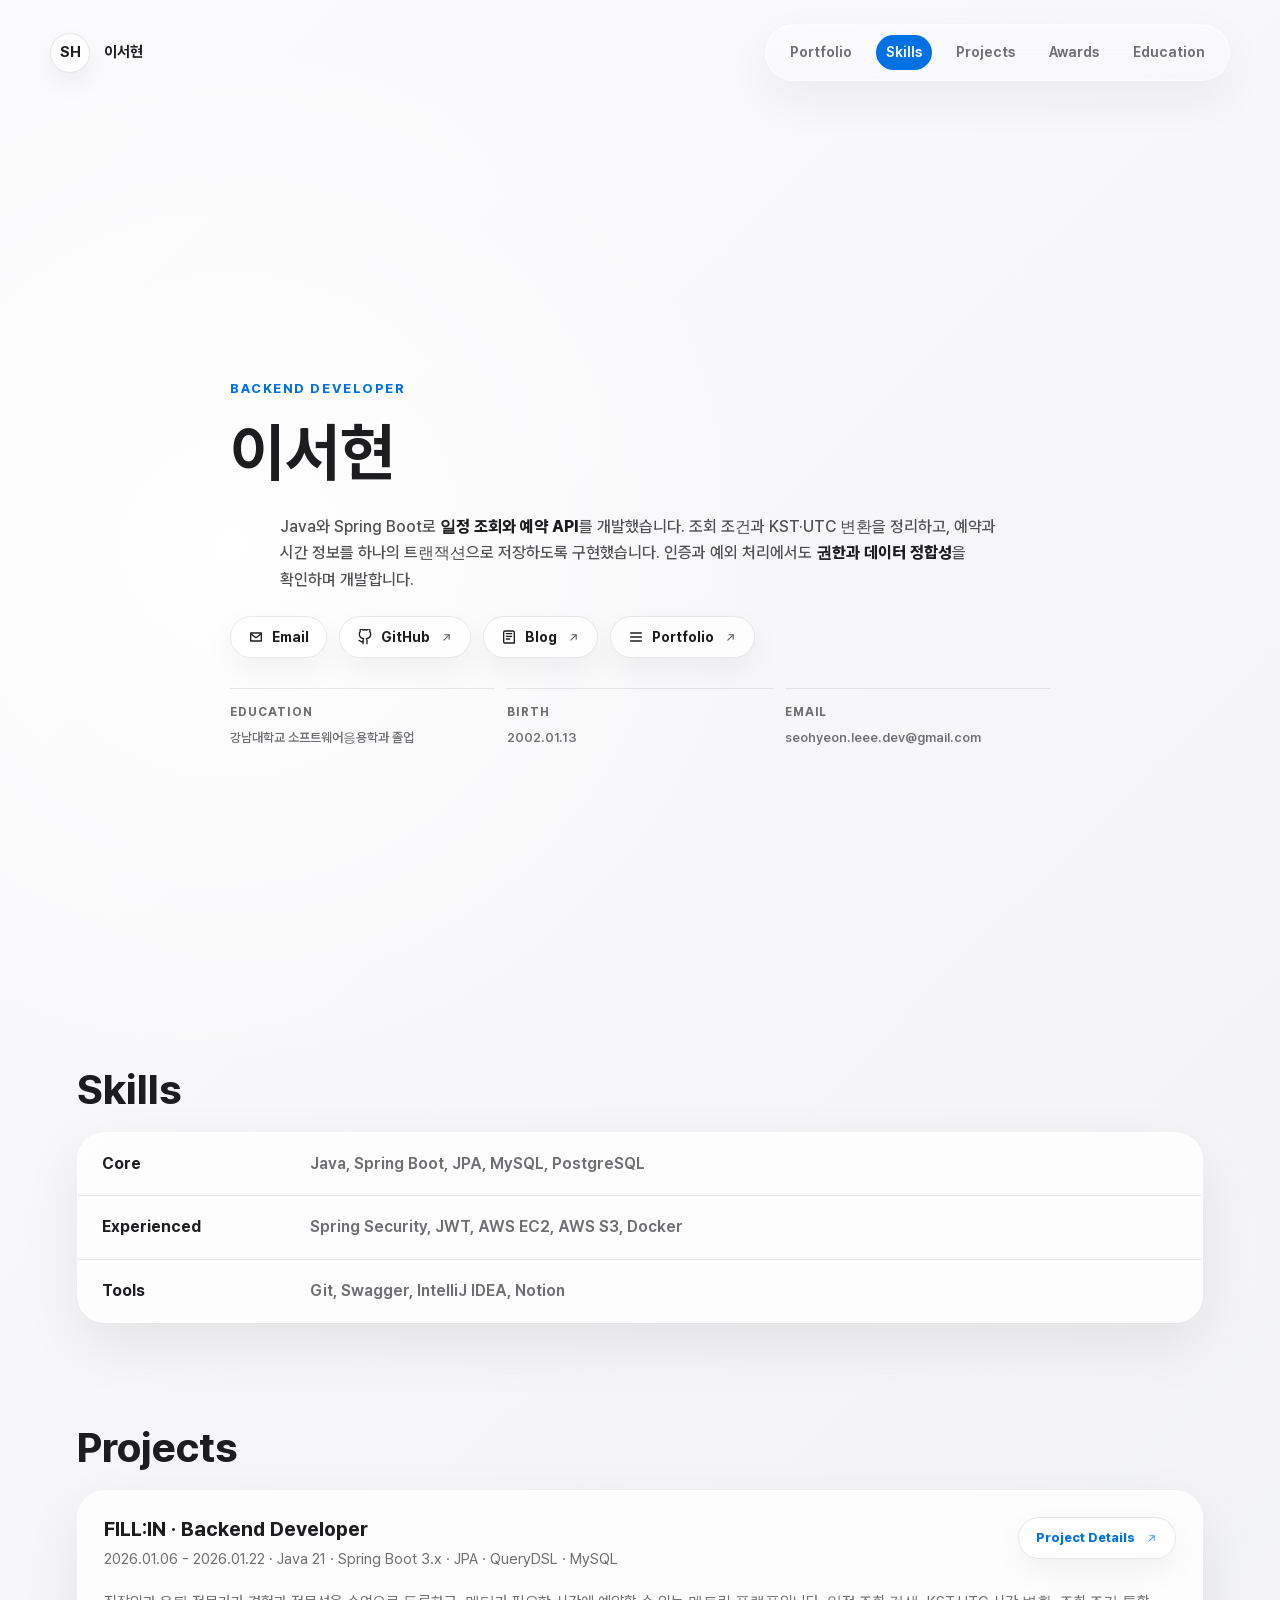
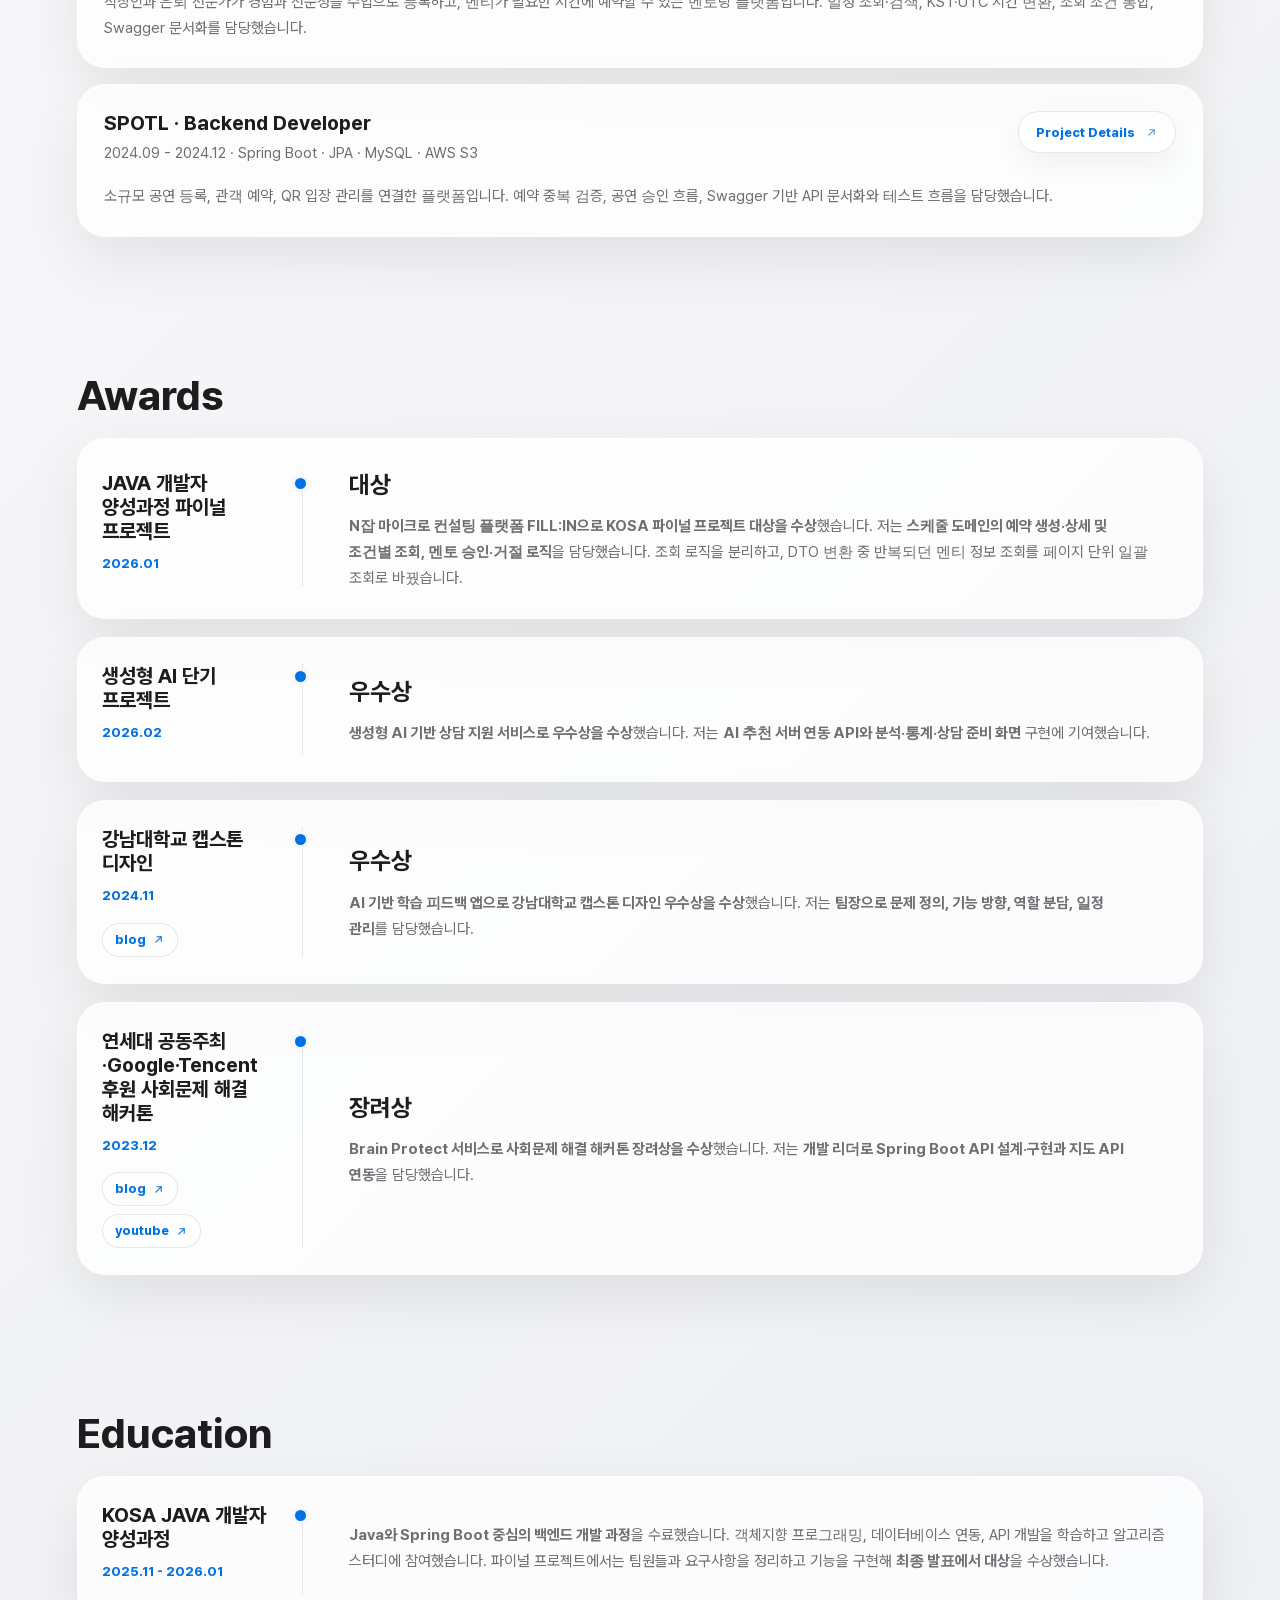
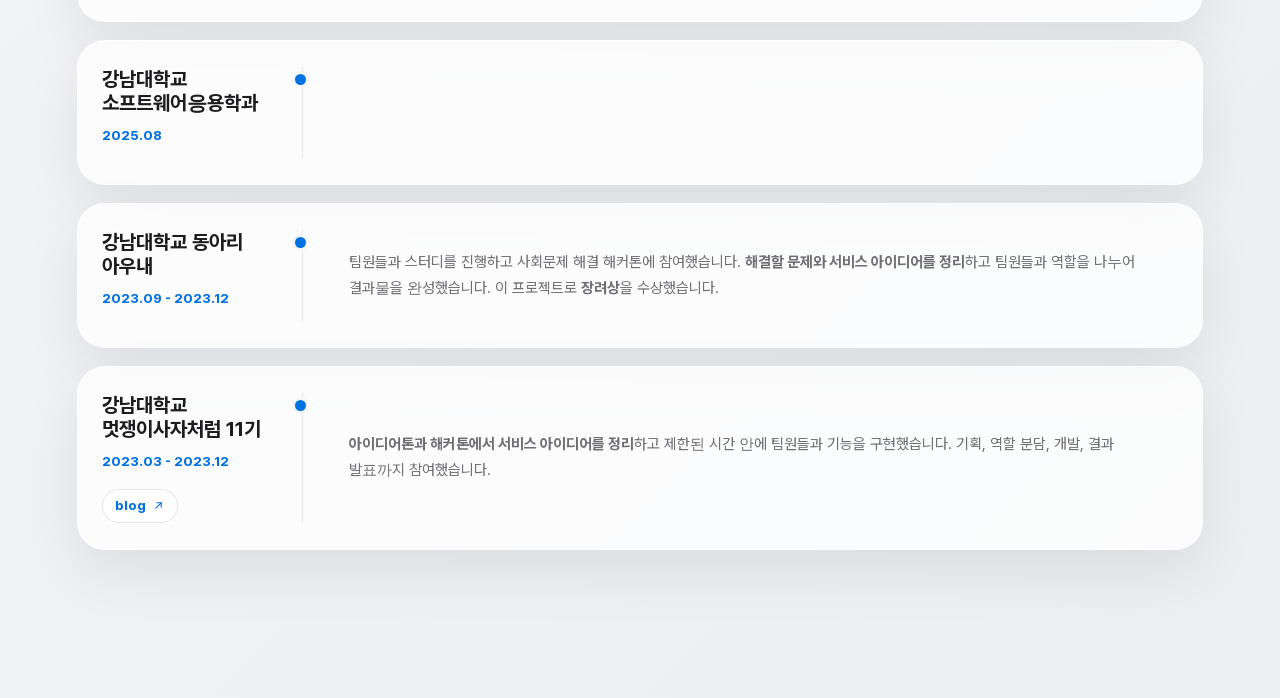
==== commit 605571af: "Center the resume introduction on desktop" ====
--- a/resume/index.html
+++ b/resume/index.html
@@ -6,7 +6,7 @@
     <meta name="description" content="백엔드 개발자 이서현의 이력서 페이지입니다.">
     <meta name="robots" content="max-image-preview:none">
     <title>Resume | 이서현</title>
-    <link rel="stylesheet" href="/assets/css/portfolio.css?v=20260914-resume-2">
+    <link rel="stylesheet" href="/assets/css/portfolio.css?v=20260914-resume-3">
   </head>
   <body>
     <header class="site-header">
--- a/assets/css/portfolio.css
+++ b/assets/css/portfolio.css
@@ -2515,6 +2515,11 @@
 
   .resume-hero {
     min-height: calc(100svh + 24px);
-    align-content: start;
-  }
-}
+    align-content: center;
+    justify-items: center;
+  }
+
+  .resume-hero > * {
+    width: min(820px, 100%);
+  }
+}
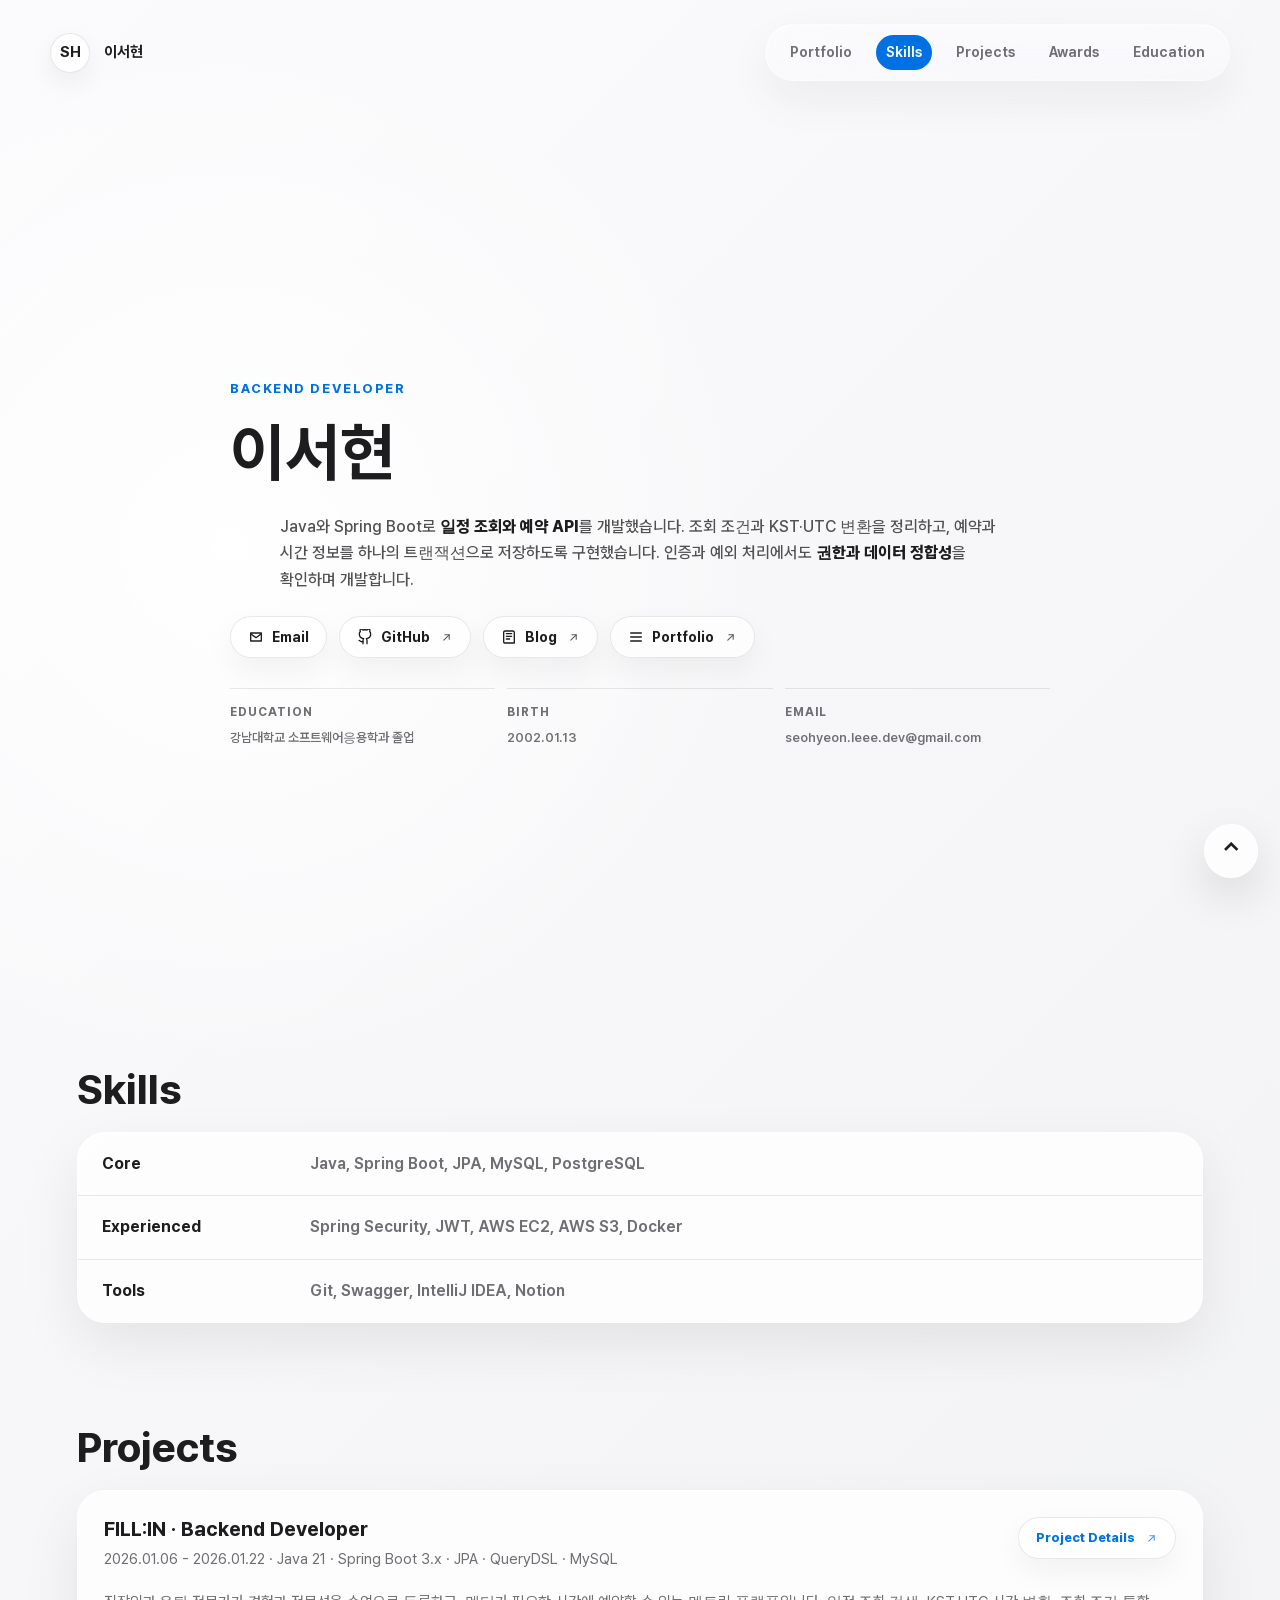
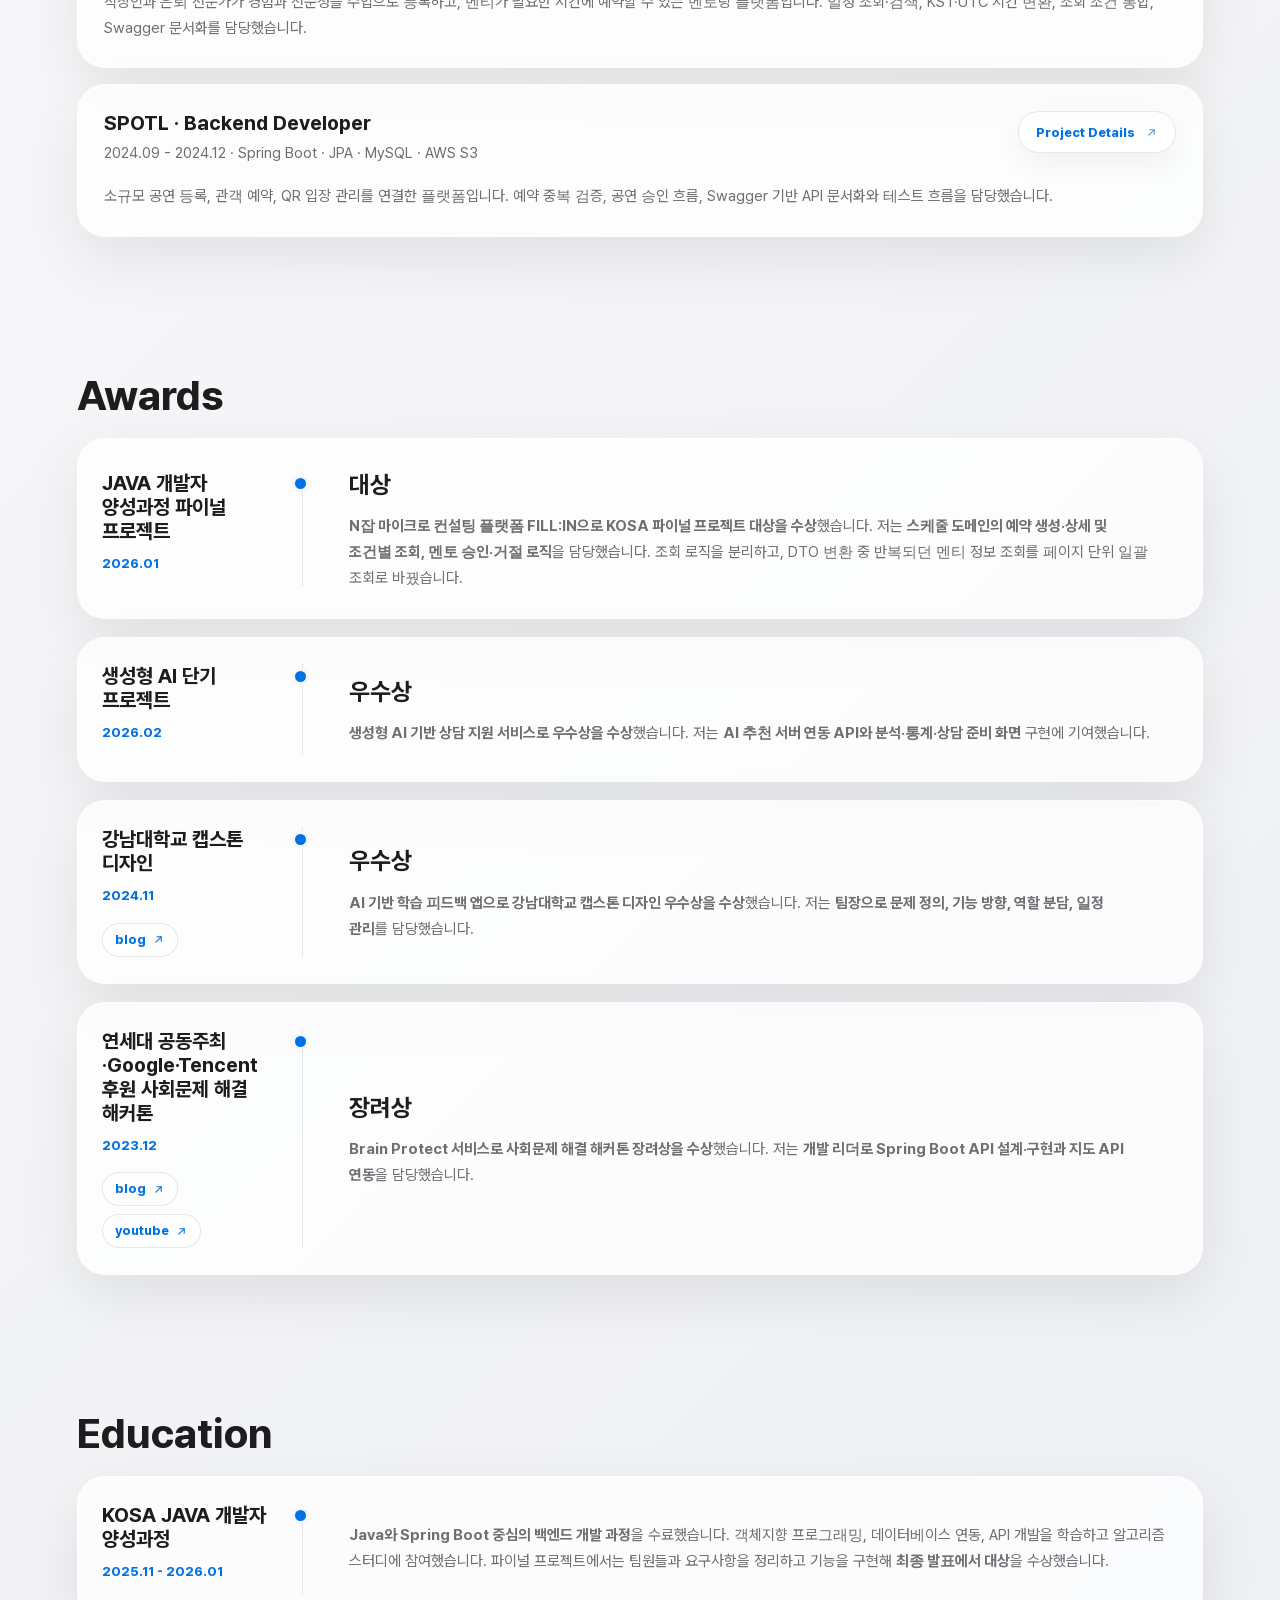
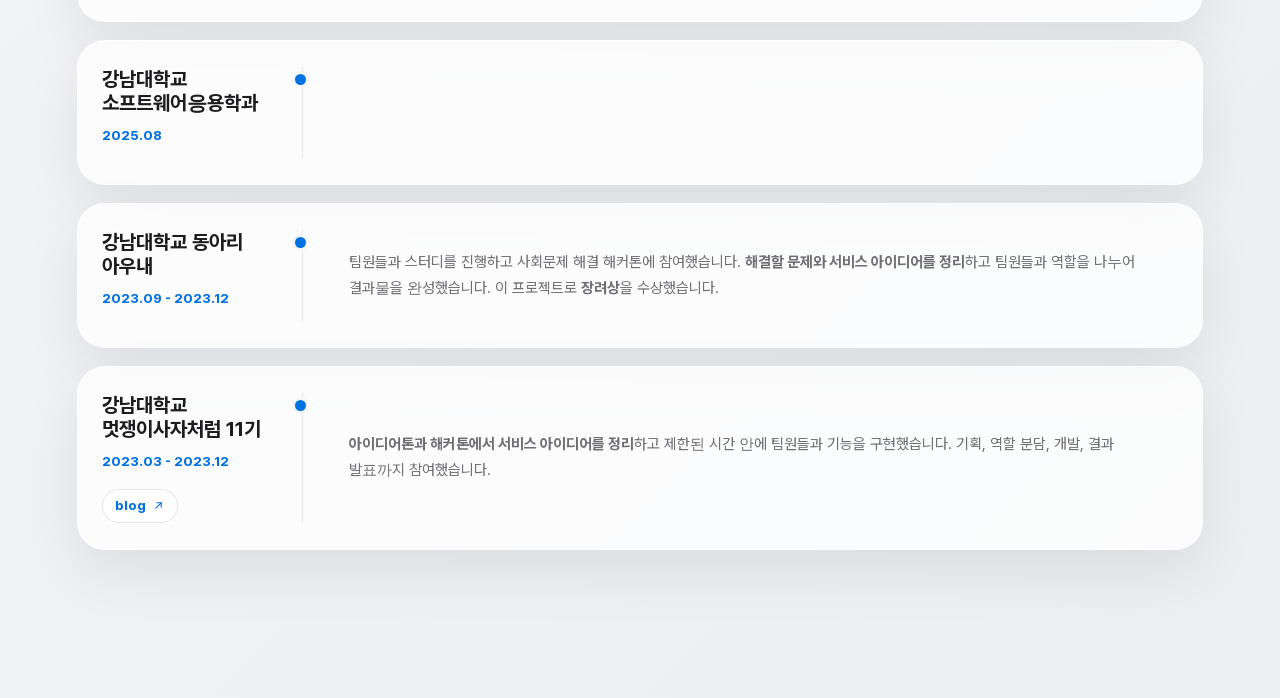
==== commit ac63b848: "Add a back-to-top button to the resume" ====
--- a/resume/index.html
+++ b/resume/index.html
@@ -6,7 +6,7 @@
     <meta name="description" content="백엔드 개발자 이서현의 이력서 페이지입니다.">
     <meta name="robots" content="max-image-preview:none">
     <title>Resume | 이서현</title>
-    <link rel="stylesheet" href="/assets/css/portfolio.css?v=20260914-resume-3">
+    <link rel="stylesheet" href="/assets/css/portfolio.css?v=20260914-resume-4">
   </head>
   <body>
     <header class="site-header">
@@ -34,7 +34,7 @@
       </div>
     </aside>
 
-    <main class="page-shell resume-page">
+    <main id="top" class="page-shell resume-page">
       <section class="resume-hero section">
         <div>
           <p class="eyebrow">Backend Developer</p>
@@ -301,6 +301,7 @@
         </div>
       </section>
     </main>
+    <a class="back-to-top" href="#top" aria-label="맨 위로 이동">⌃</a>
     <script>
       const profileRail = document.querySelector(".profile-rail");
       const navLinks = [...document.querySelectorAll(".nav a[href^='#']")];
--- a/assets/css/portfolio.css
+++ b/assets/css/portfolio.css
@@ -2523,3 +2523,12 @@
     width: min(820px, 100%);
   }
 }
+
+.resume-summary,
+.resume-project-head p,
+.resume-project-card > p,
+.resume-skill-table span,
+.resume-page .timeline-body p {
+  overflow-wrap: break-word;
+  text-wrap: pretty;
+}
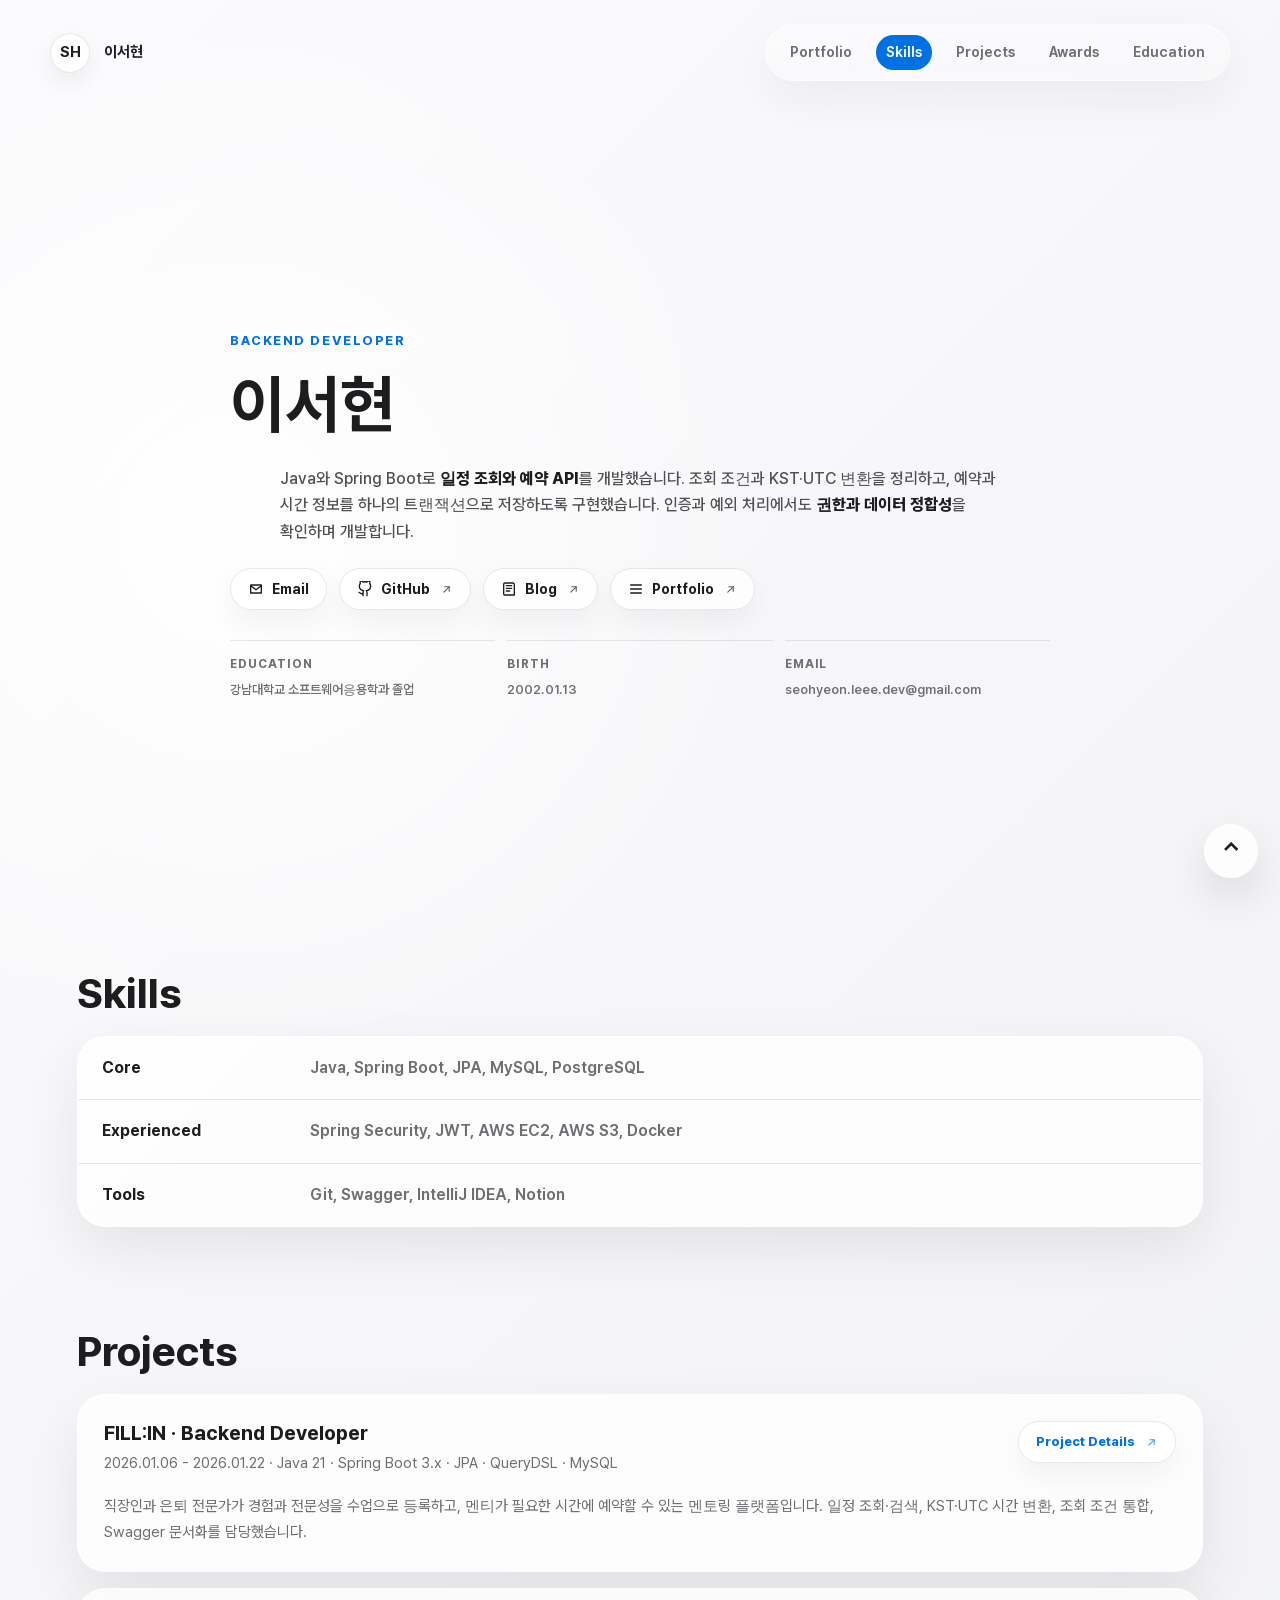
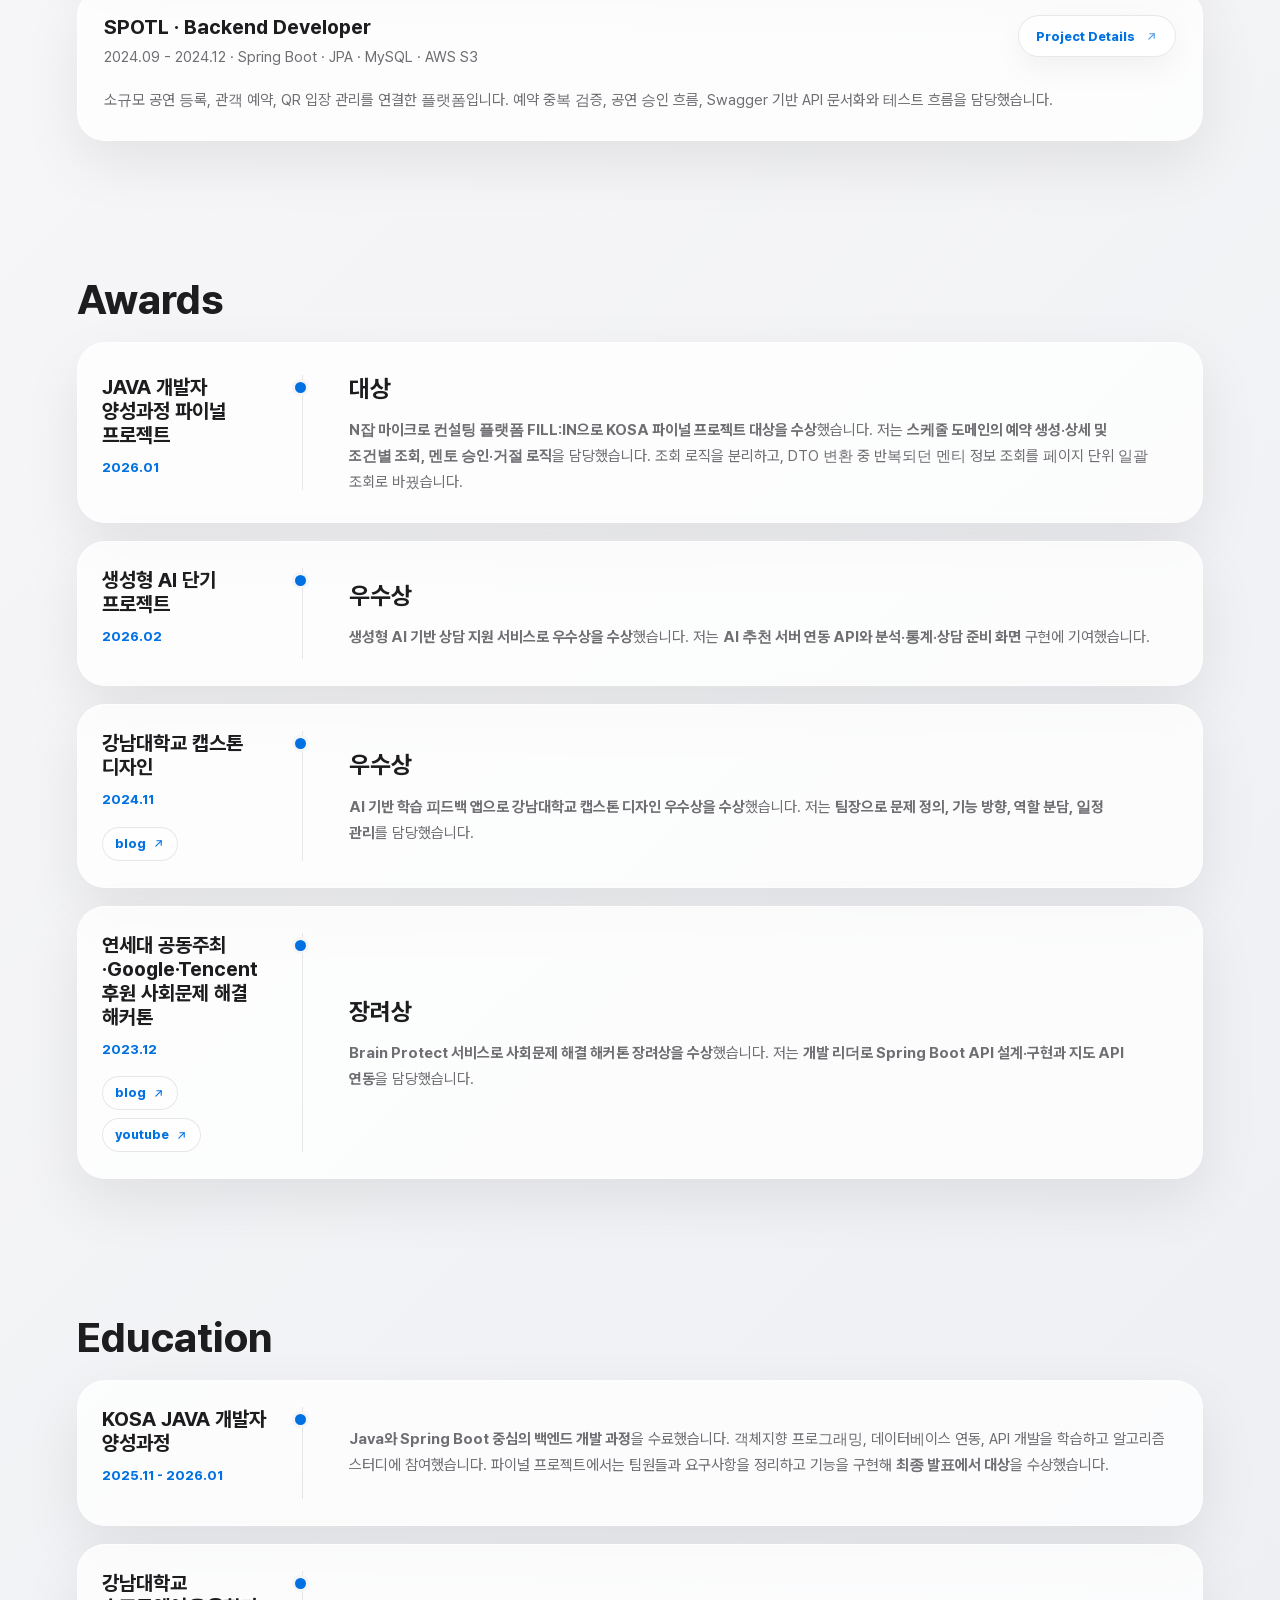
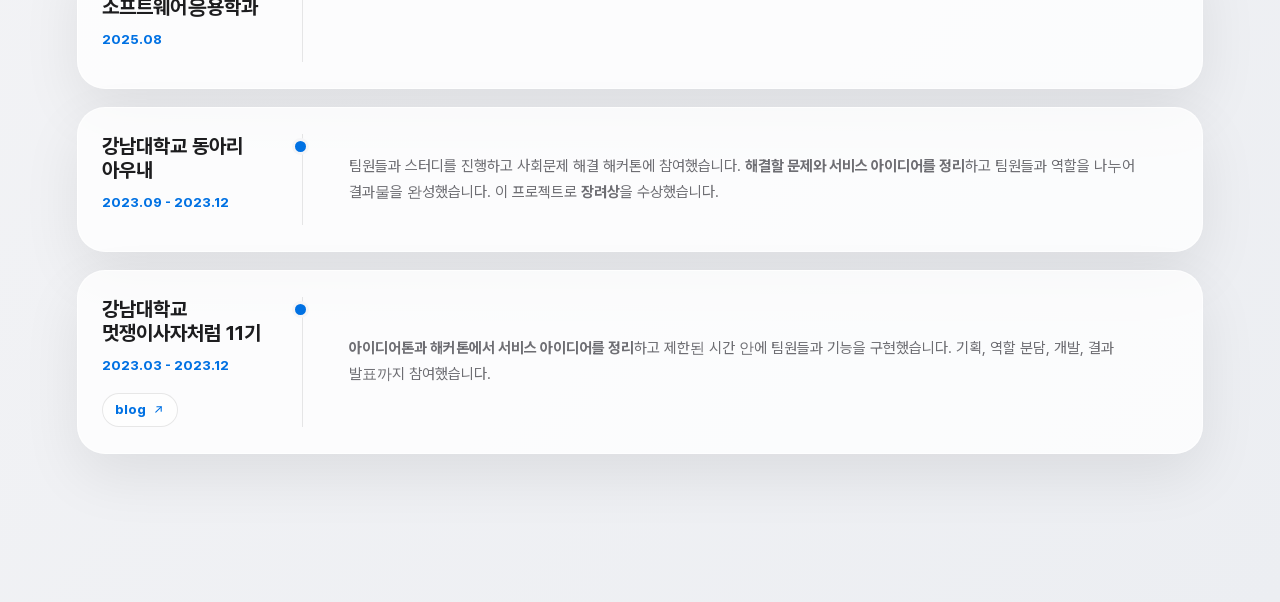
==== commit fe0f1590: "Tighten the resume introduction spacing" ====
--- a/resume/index.html
+++ b/resume/index.html
@@ -6,7 +6,7 @@
     <meta name="description" content="백엔드 개발자 이서현의 이력서 페이지입니다.">
     <meta name="robots" content="max-image-preview:none">
     <title>Resume | 이서현</title>
-    <link rel="stylesheet" href="/assets/css/portfolio.css?v=20260914-resume-4">
+    <link rel="stylesheet" href="/assets/css/portfolio.css?v=20260914-resume-5">
   </head>
   <body>
     <header class="site-header">
--- a/assets/css/portfolio.css
+++ b/assets/css/portfolio.css
@@ -2426,27 +2426,6 @@
   flex-wrap: wrap;
 }
 
-.contact-section {
-  min-height: 0;
-  padding-top: 100px;
-  padding-bottom: 120px;
-}
-
-.contact-card h2 {
-  font-size: clamp(26px, 3vw, 38px);
-  line-height: 1.45;
-}
-
-.contact-card h2 span {
-  display: block;
-}
-
-.contact-card h2 span + span {
-  margin-top: 16px;
-  color: var(--muted);
-  font-size: 17px;
-}
-
 @media (max-width: 1699px) {
   .profile-rail {
     display: none;
@@ -2495,14 +2474,6 @@
     padding: 28px 0 48px;
   }
 
-  .contact-section {
-    padding: 64px 0 80px;
-  }
-
-  .contact-card {
-    padding: 0;
-  }
-
   .timeline-entry .entry-meta::before {
     display: none;
   }
@@ -2514,7 +2485,7 @@
   }
 
   .resume-hero {
-    min-height: calc(100svh + 24px);
+    min-height: calc(100svh - 72px);
     align-content: center;
     justify-items: center;
   }
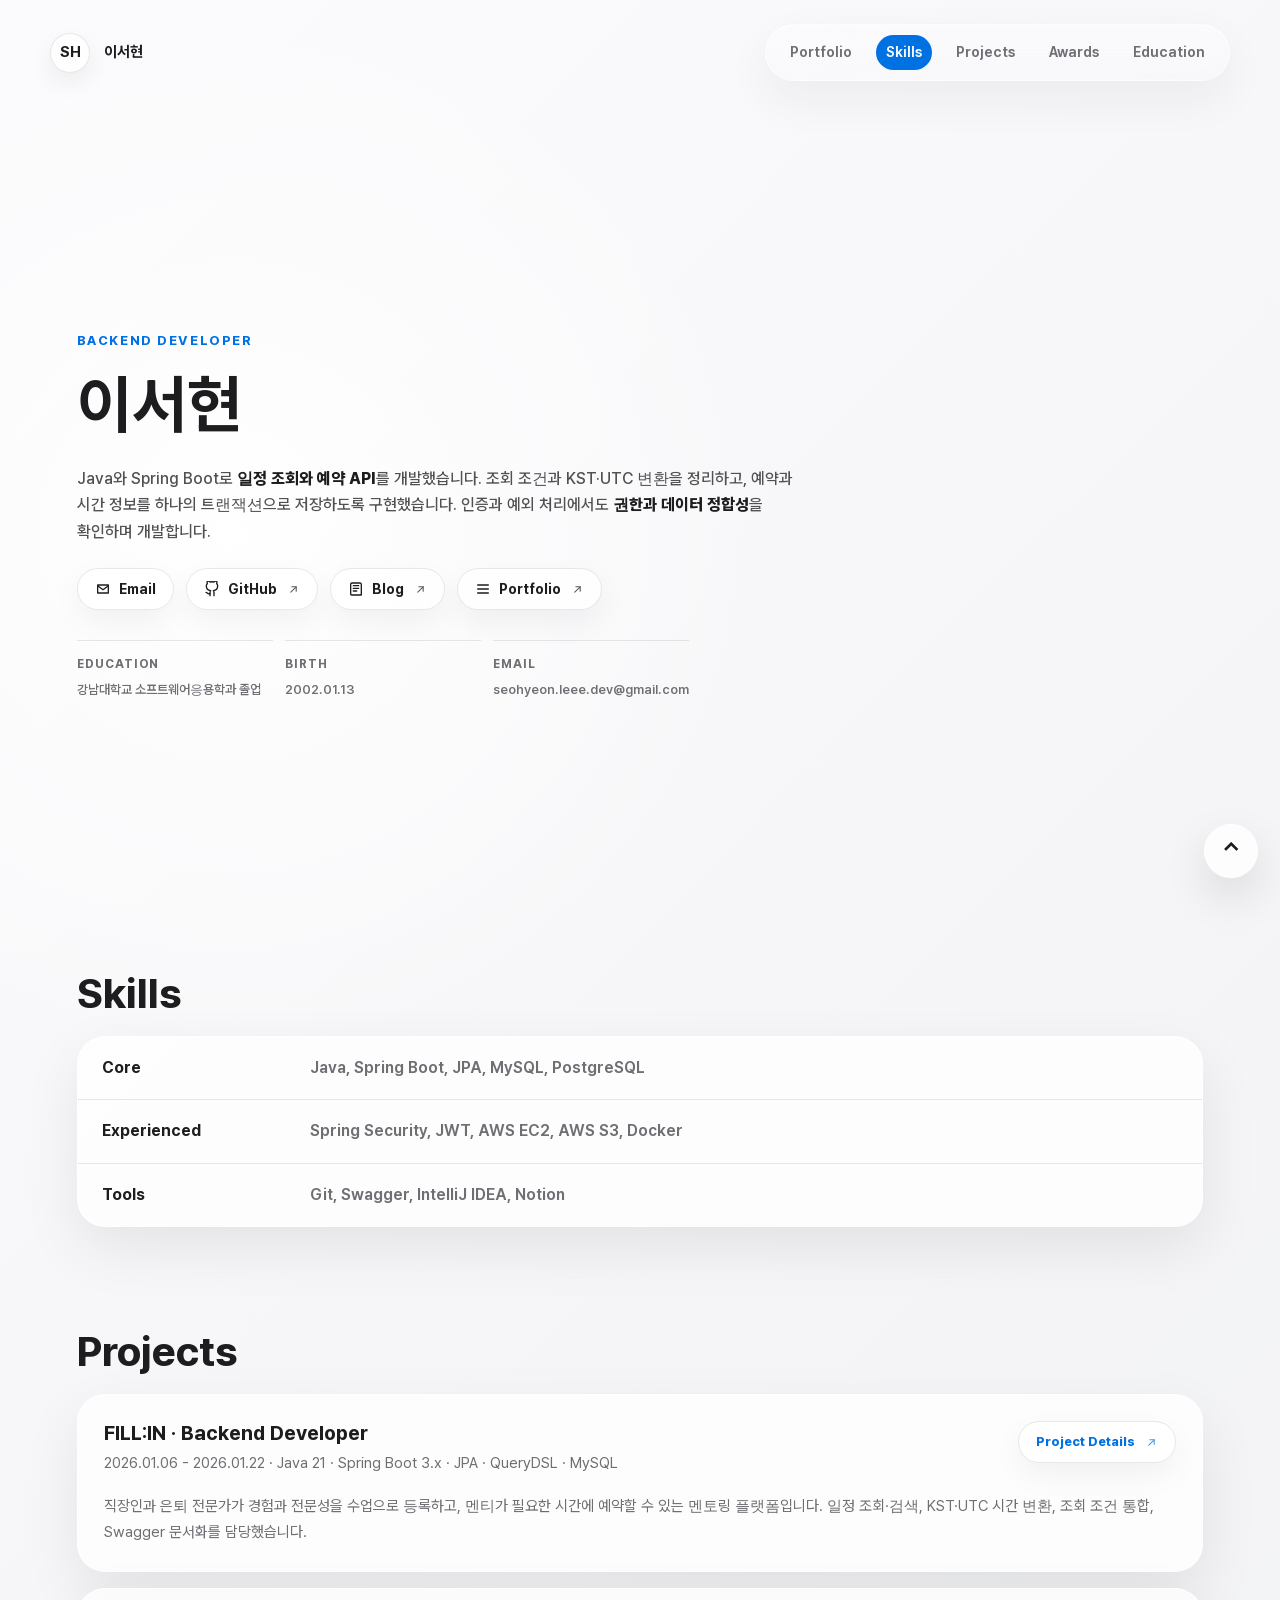
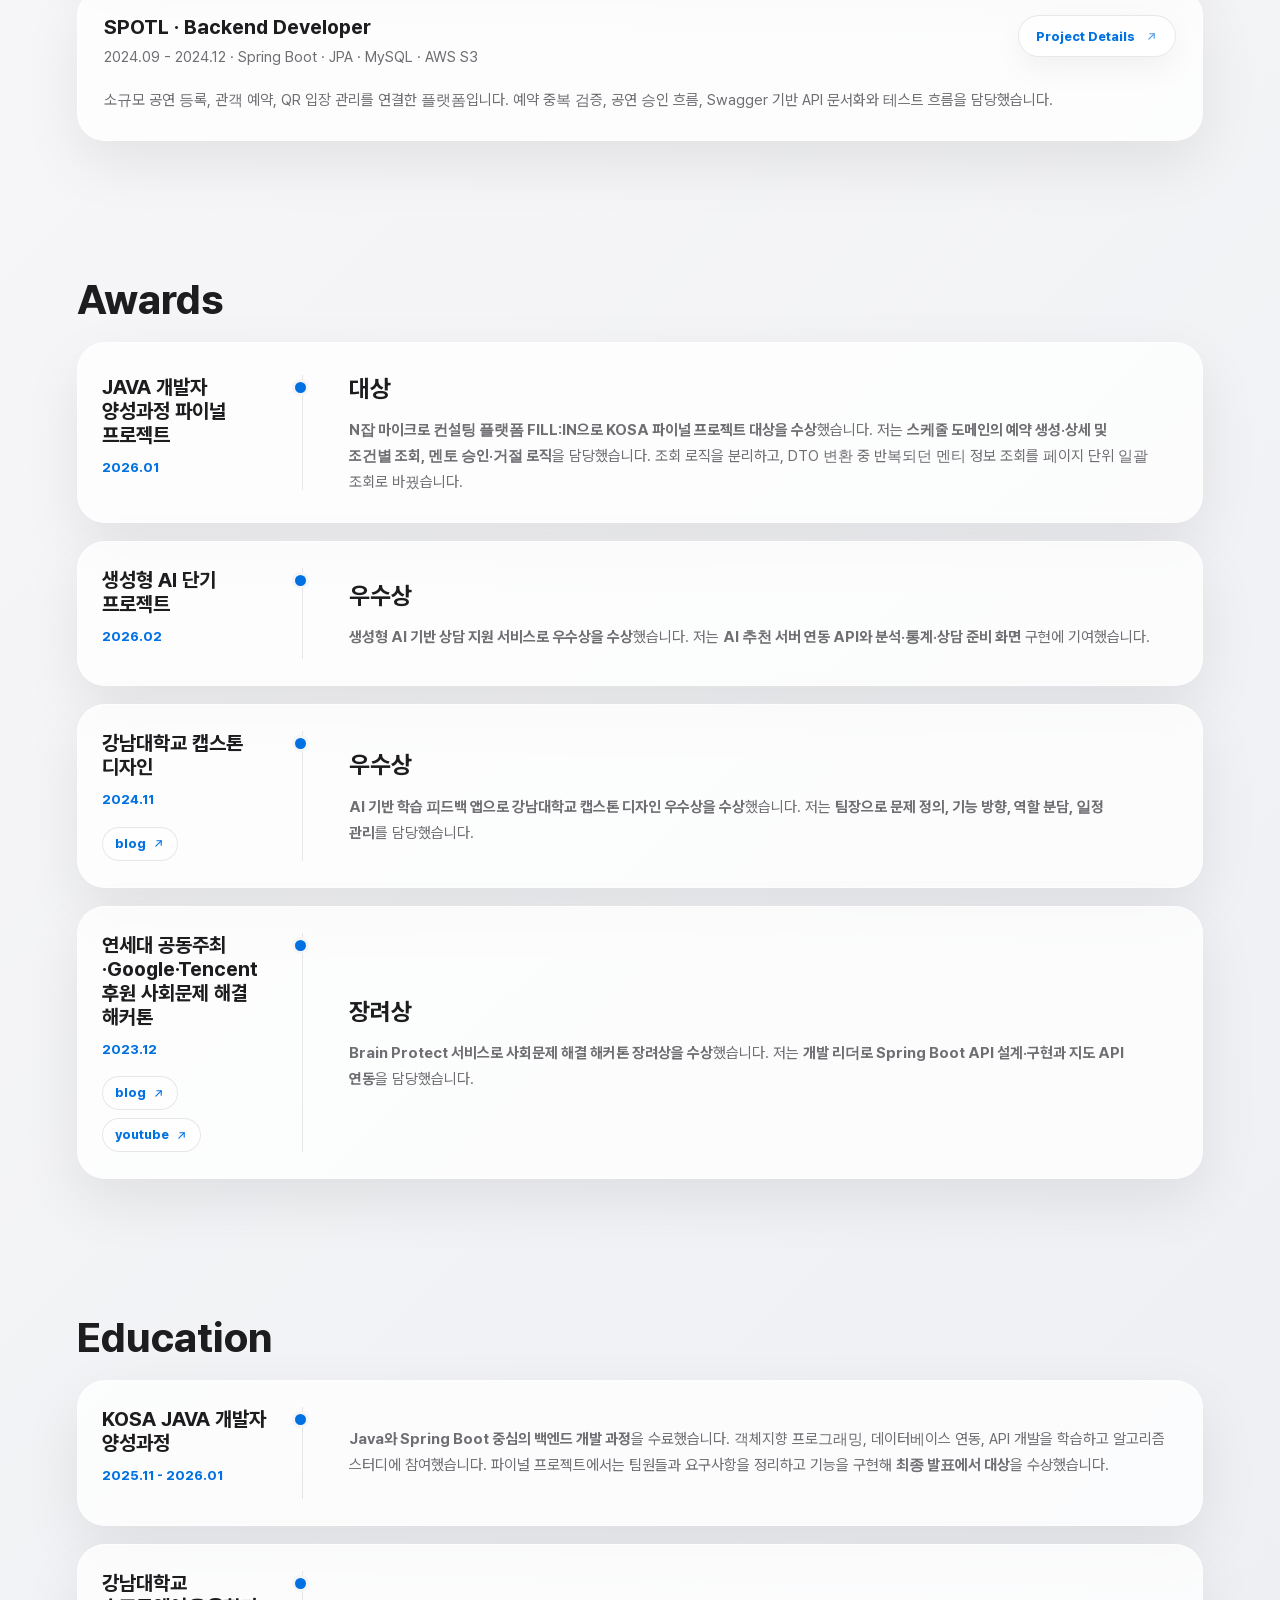
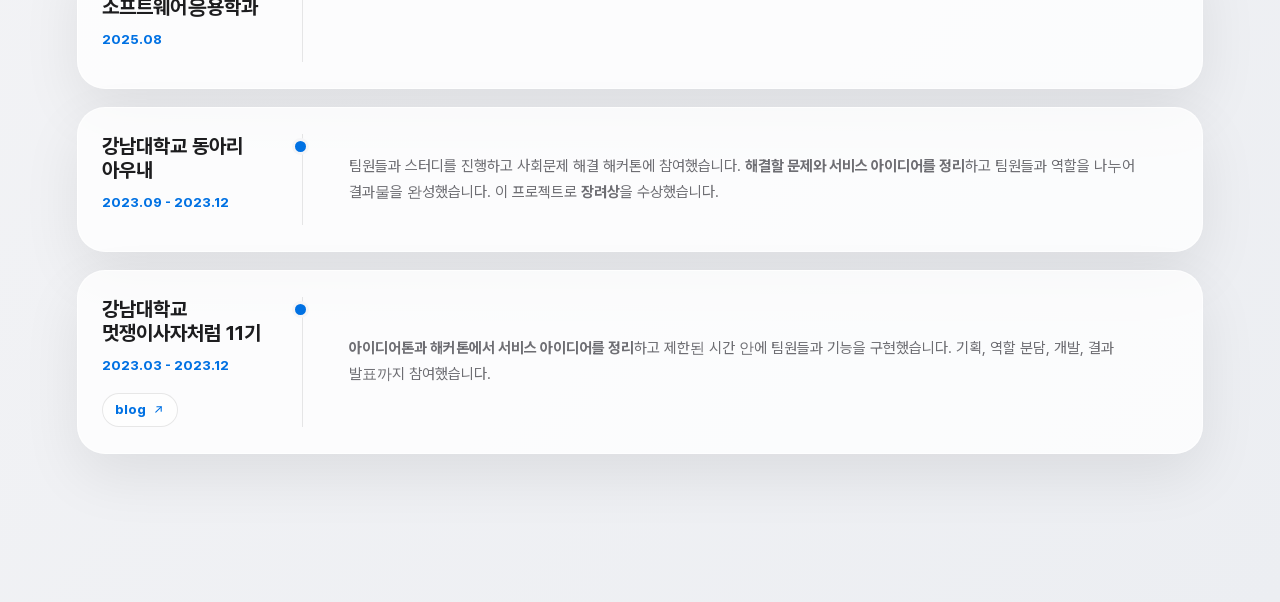
==== commit d9b4d719: "Left-align the centered resume introduction" ====
--- a/resume/index.html
+++ b/resume/index.html
@@ -6,7 +6,7 @@
     <meta name="description" content="백엔드 개발자 이서현의 이력서 페이지입니다.">
     <meta name="robots" content="max-image-preview:none">
     <title>Resume | 이서현</title>
-    <link rel="stylesheet" href="/assets/css/portfolio.css?v=20260914-resume-5">
+    <link rel="stylesheet" href="/assets/css/portfolio.css?v=20260914-resume-6">
   </head>
   <body>
     <header class="site-header">
--- a/assets/css/portfolio.css
+++ b/assets/css/portfolio.css
@@ -2487,11 +2487,8 @@
   .resume-hero {
     min-height: calc(100svh - 72px);
     align-content: center;
-    justify-items: center;
-  }
-
-  .resume-hero > * {
-    width: min(820px, 100%);
+    justify-items: start;
+    text-align: left;
   }
 }
 
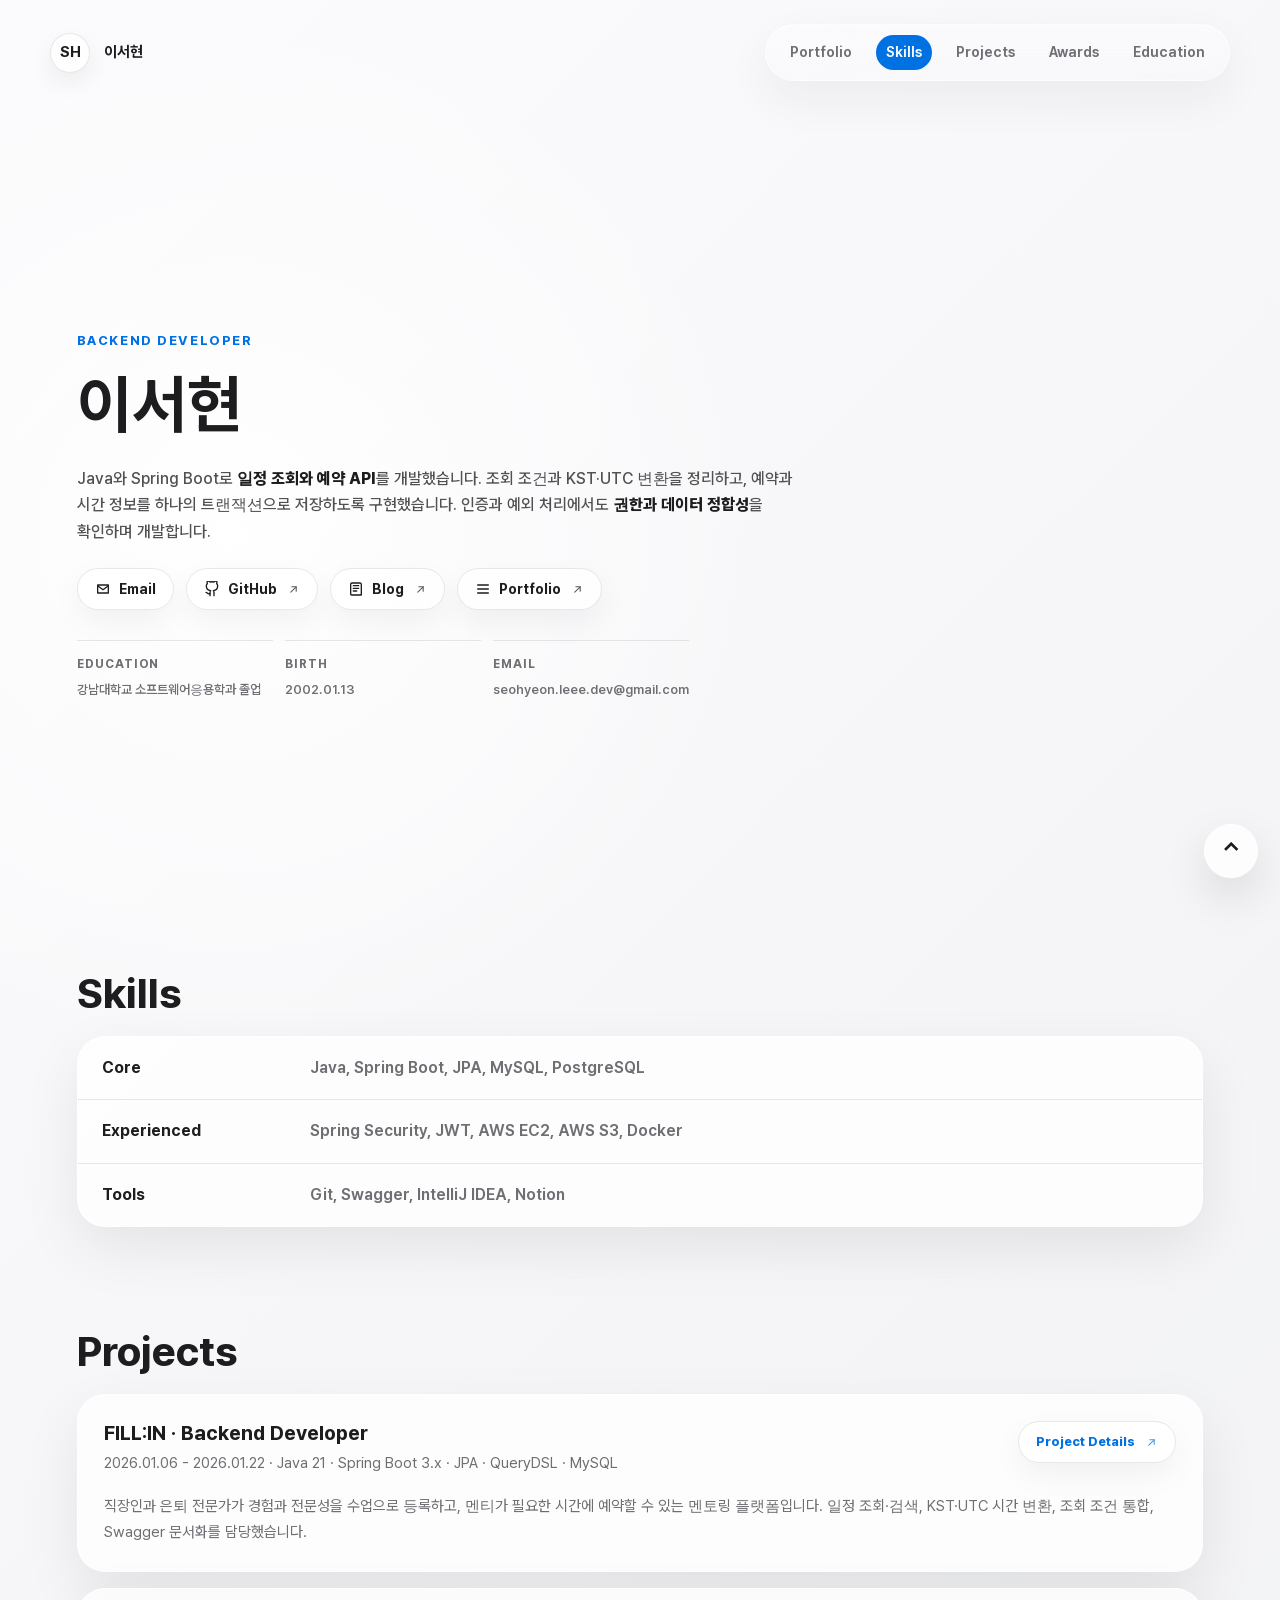
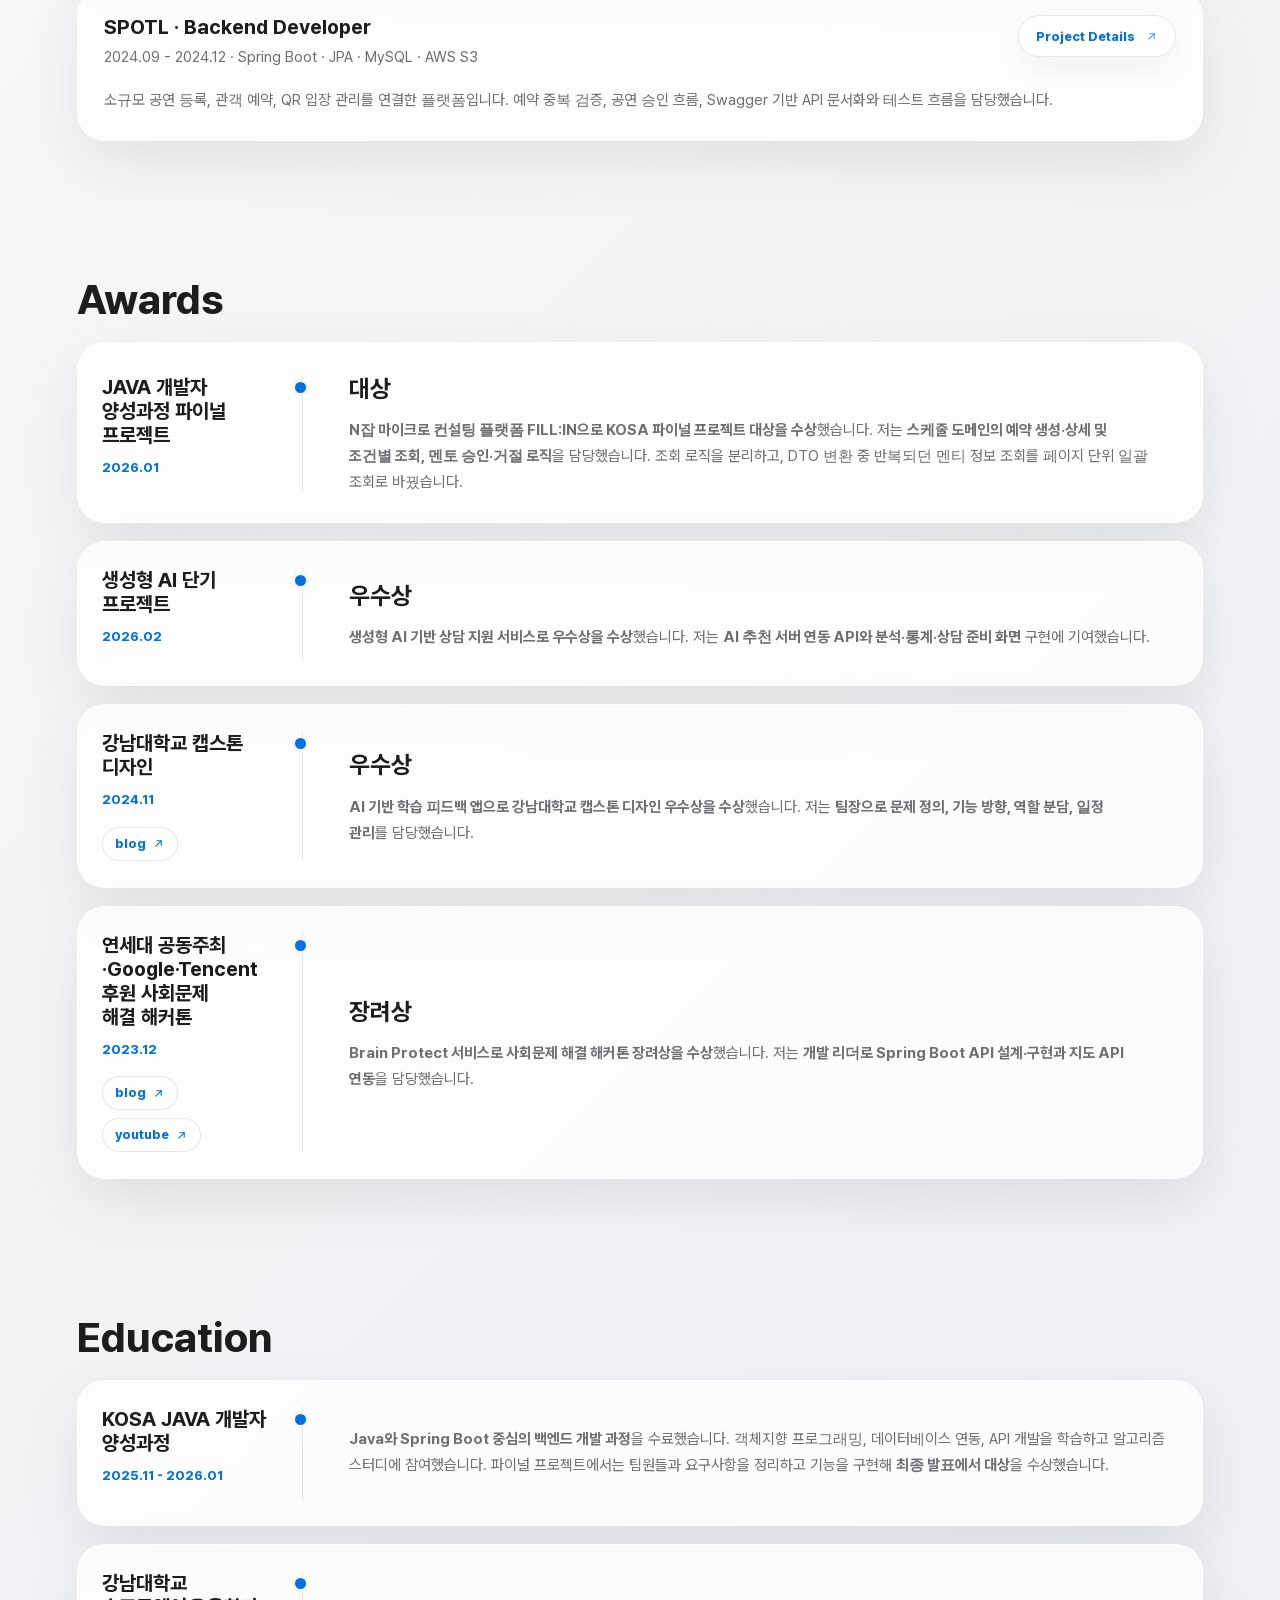
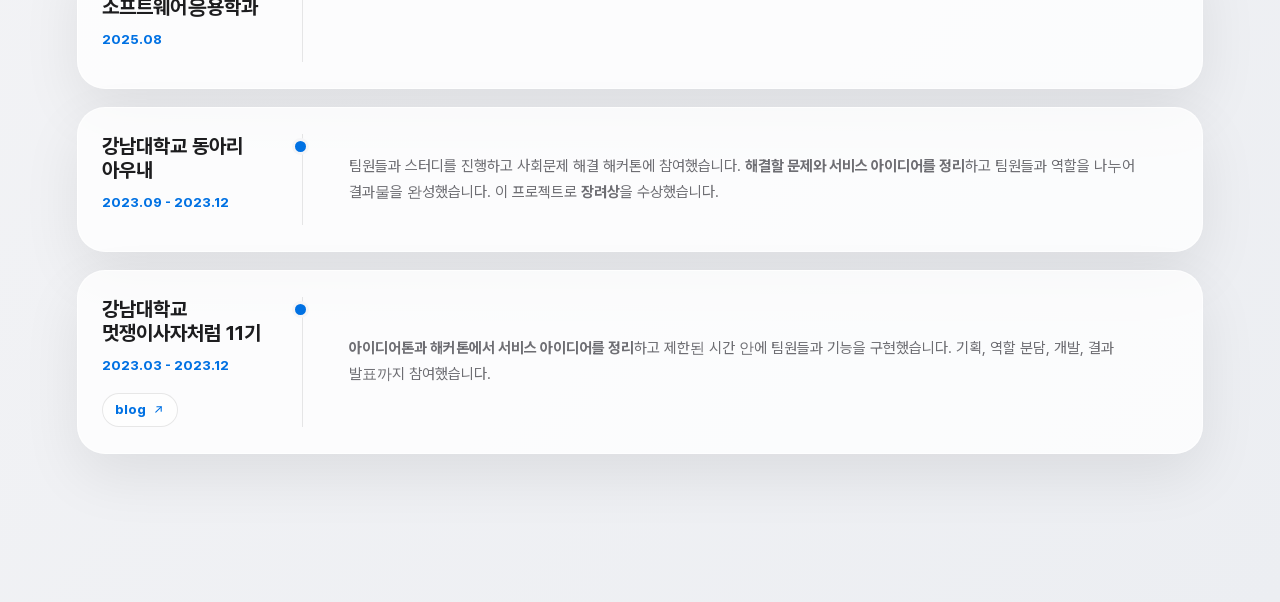
==== commit 4d7b1ac1: "Enable automatic text wrapping across every page" ====
--- a/resume/index.html
+++ b/resume/index.html
@@ -6,7 +6,7 @@
     <meta name="description" content="백엔드 개발자 이서현의 이력서 페이지입니다.">
     <meta name="robots" content="max-image-preview:none">
     <title>Resume | 이서현</title>
-    <link rel="stylesheet" href="/assets/css/portfolio.css?v=20260914-resume-6">
+    <link rel="stylesheet" href="/assets/css/portfolio.css?v=20260914-wrap">
   </head>
   <body>
     <header class="site-header">
--- a/assets/css/portfolio.css
+++ b/assets/css/portfolio.css
@@ -37,6 +37,8 @@
   color: var(--text);
   font-family: Pretendard, -apple-system, BlinkMacSystemFont, "SF Pro Display", "Segoe UI", sans-serif;
   line-height: 1.65;
+  overflow-wrap: break-word;
+  text-wrap: pretty;
   word-break: keep-all;
   overflow-x: hidden;
 }
@@ -2491,12 +2493,3 @@
     text-align: left;
   }
 }
-
-.resume-summary,
-.resume-project-head p,
-.resume-project-card > p,
-.resume-skill-table span,
-.resume-page .timeline-body p {
-  overflow-wrap: break-word;
-  text-wrap: pretty;
-}
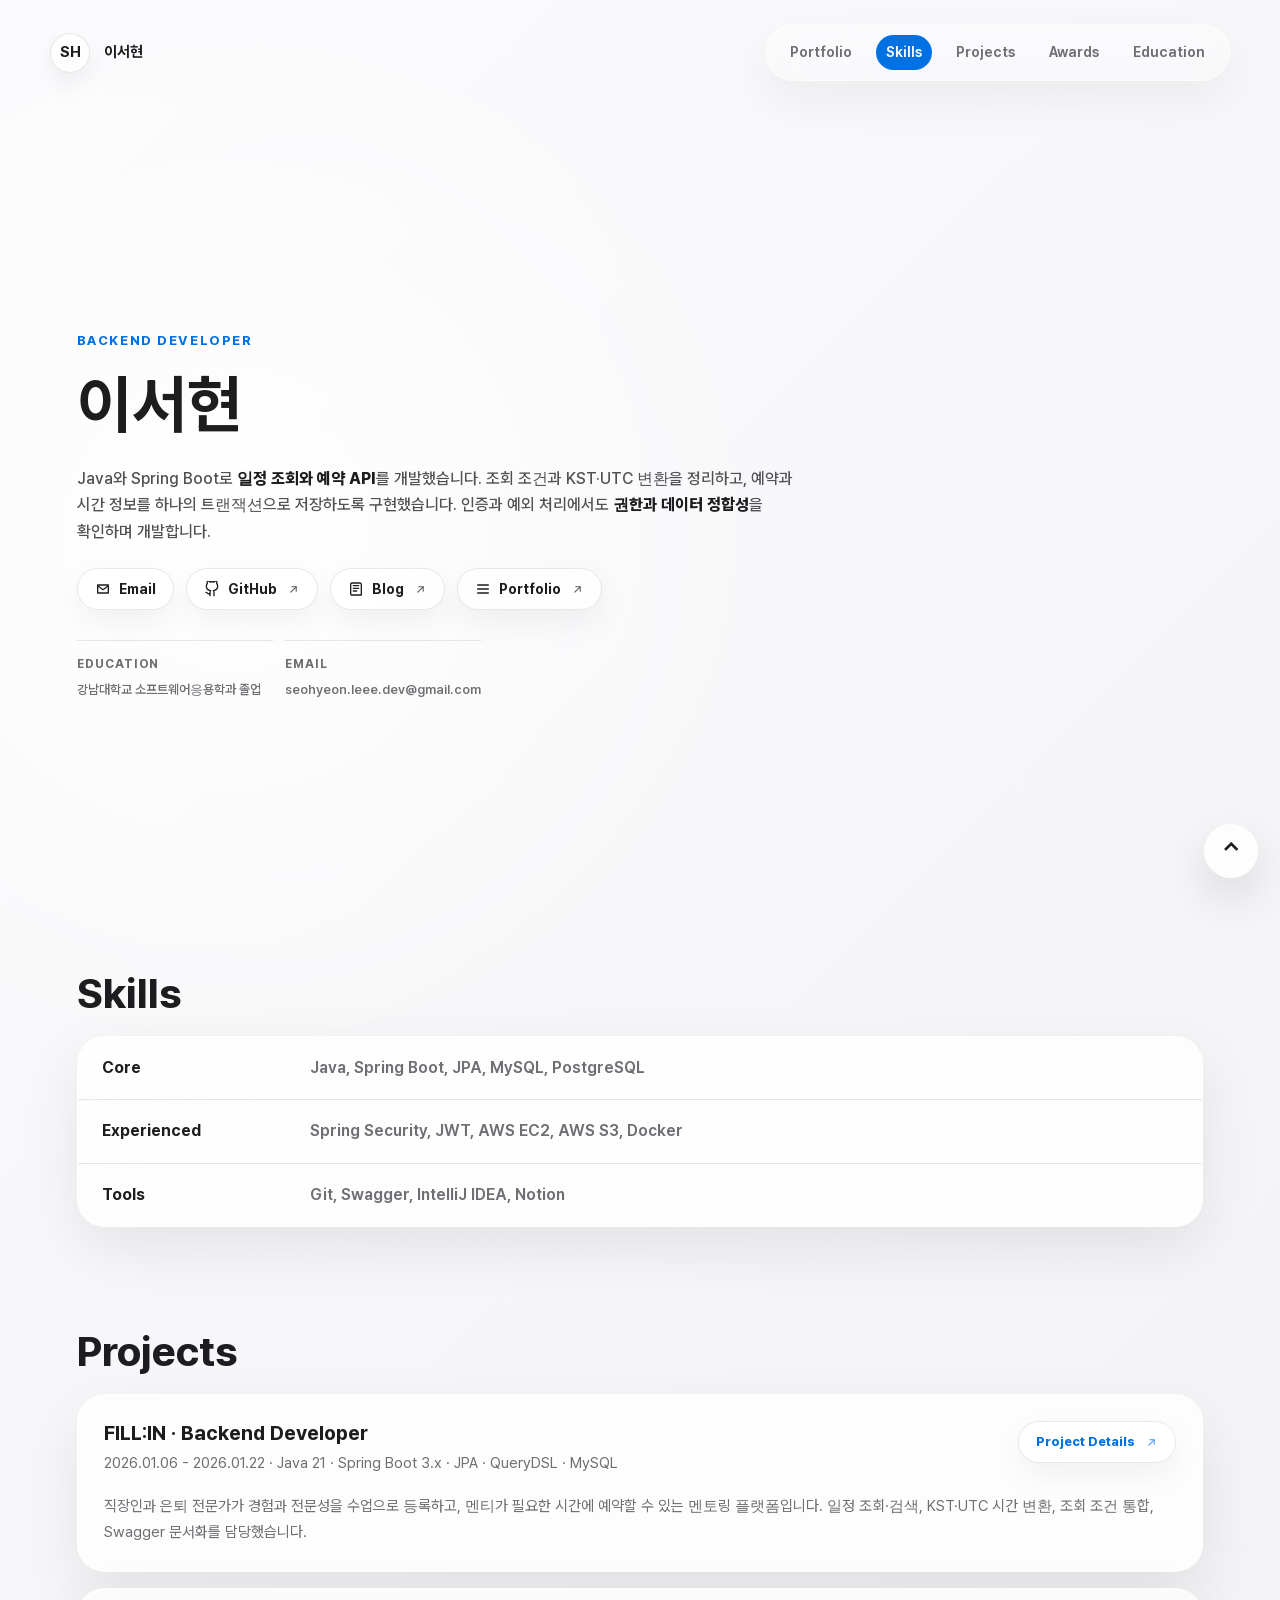
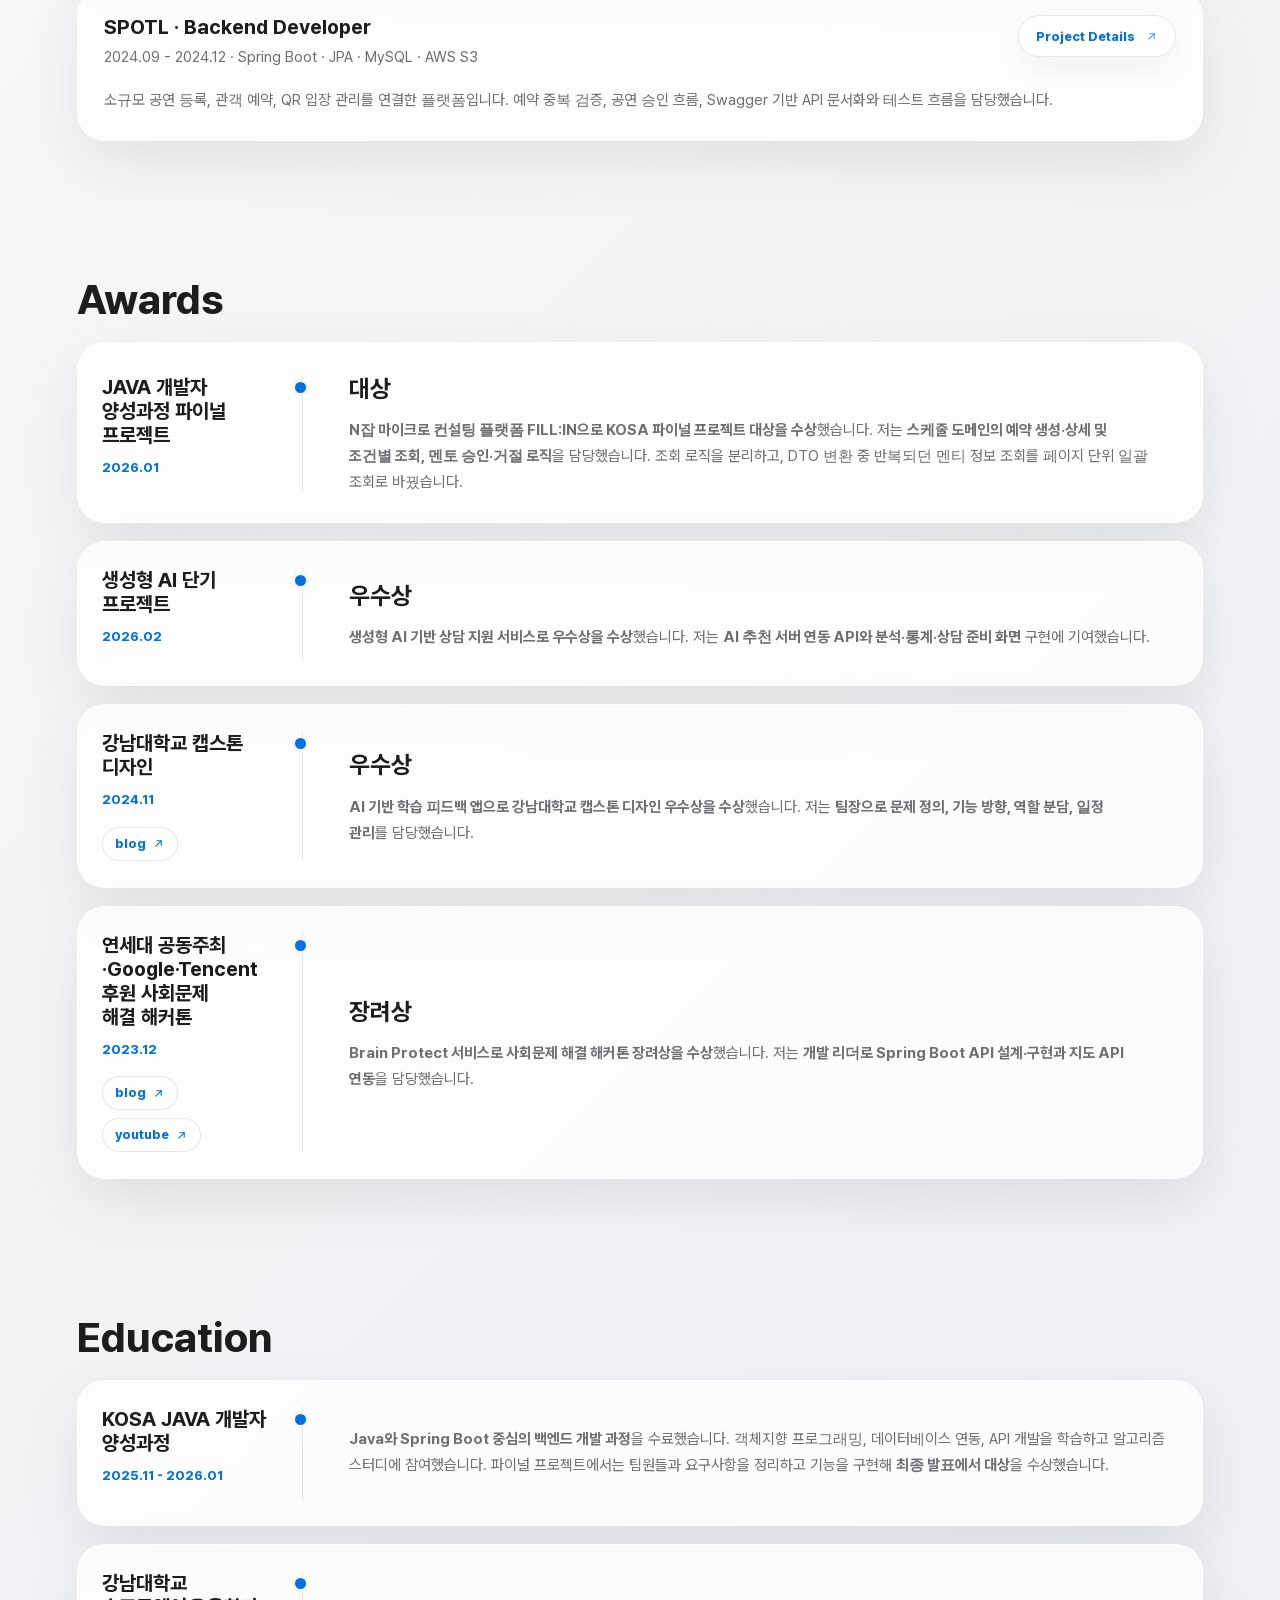
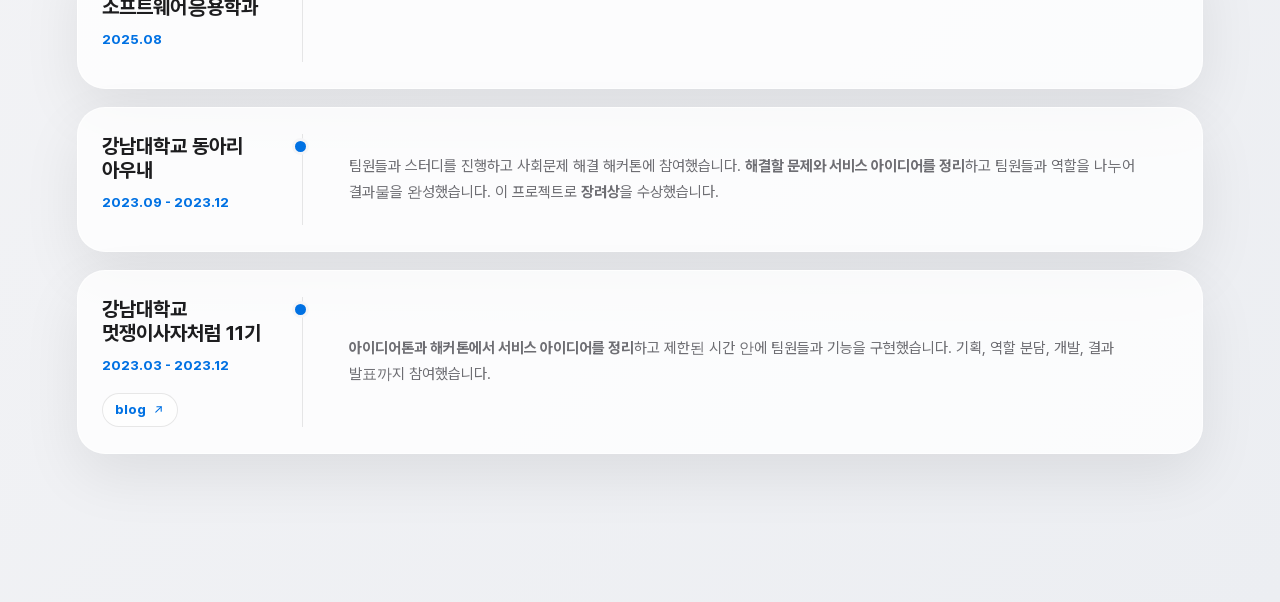
==== commit 954eaff7: "Remove birth date from resume page Co-Authored-By: Claude Sonnet 5.5 <noreply@anthropic.com>" ====
--- a/resume/index.html
+++ b/resume/index.html
@@ -80,10 +80,6 @@
             <dd>강남대학교 소프트웨어응용학과 졸업</dd>
           </div>
           <div>
-            <dt>Birth</dt>
-            <dd>2002.01.13</dd>
-          </div>
-          <div>
             <dt>Email</dt>
             <dd>seohyeon.leee.dev@gmail.com</dd>
           </div>
